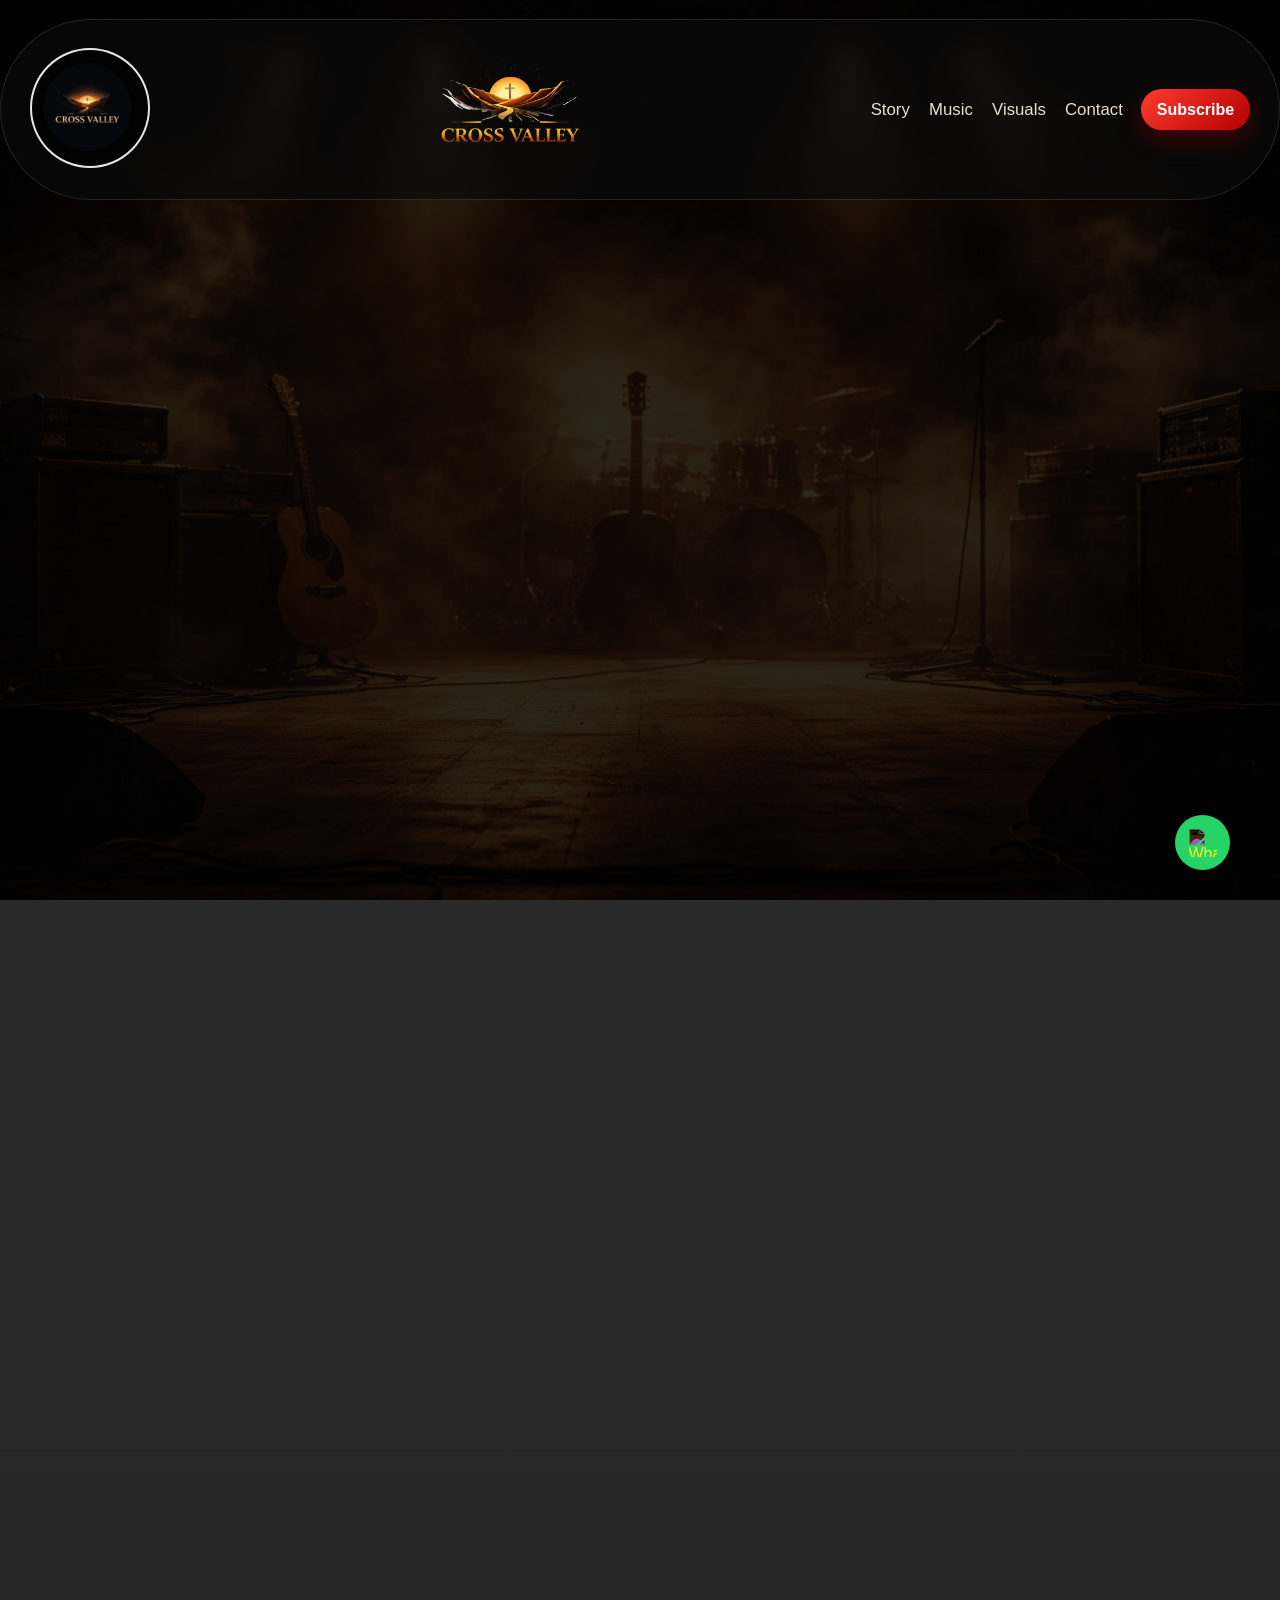
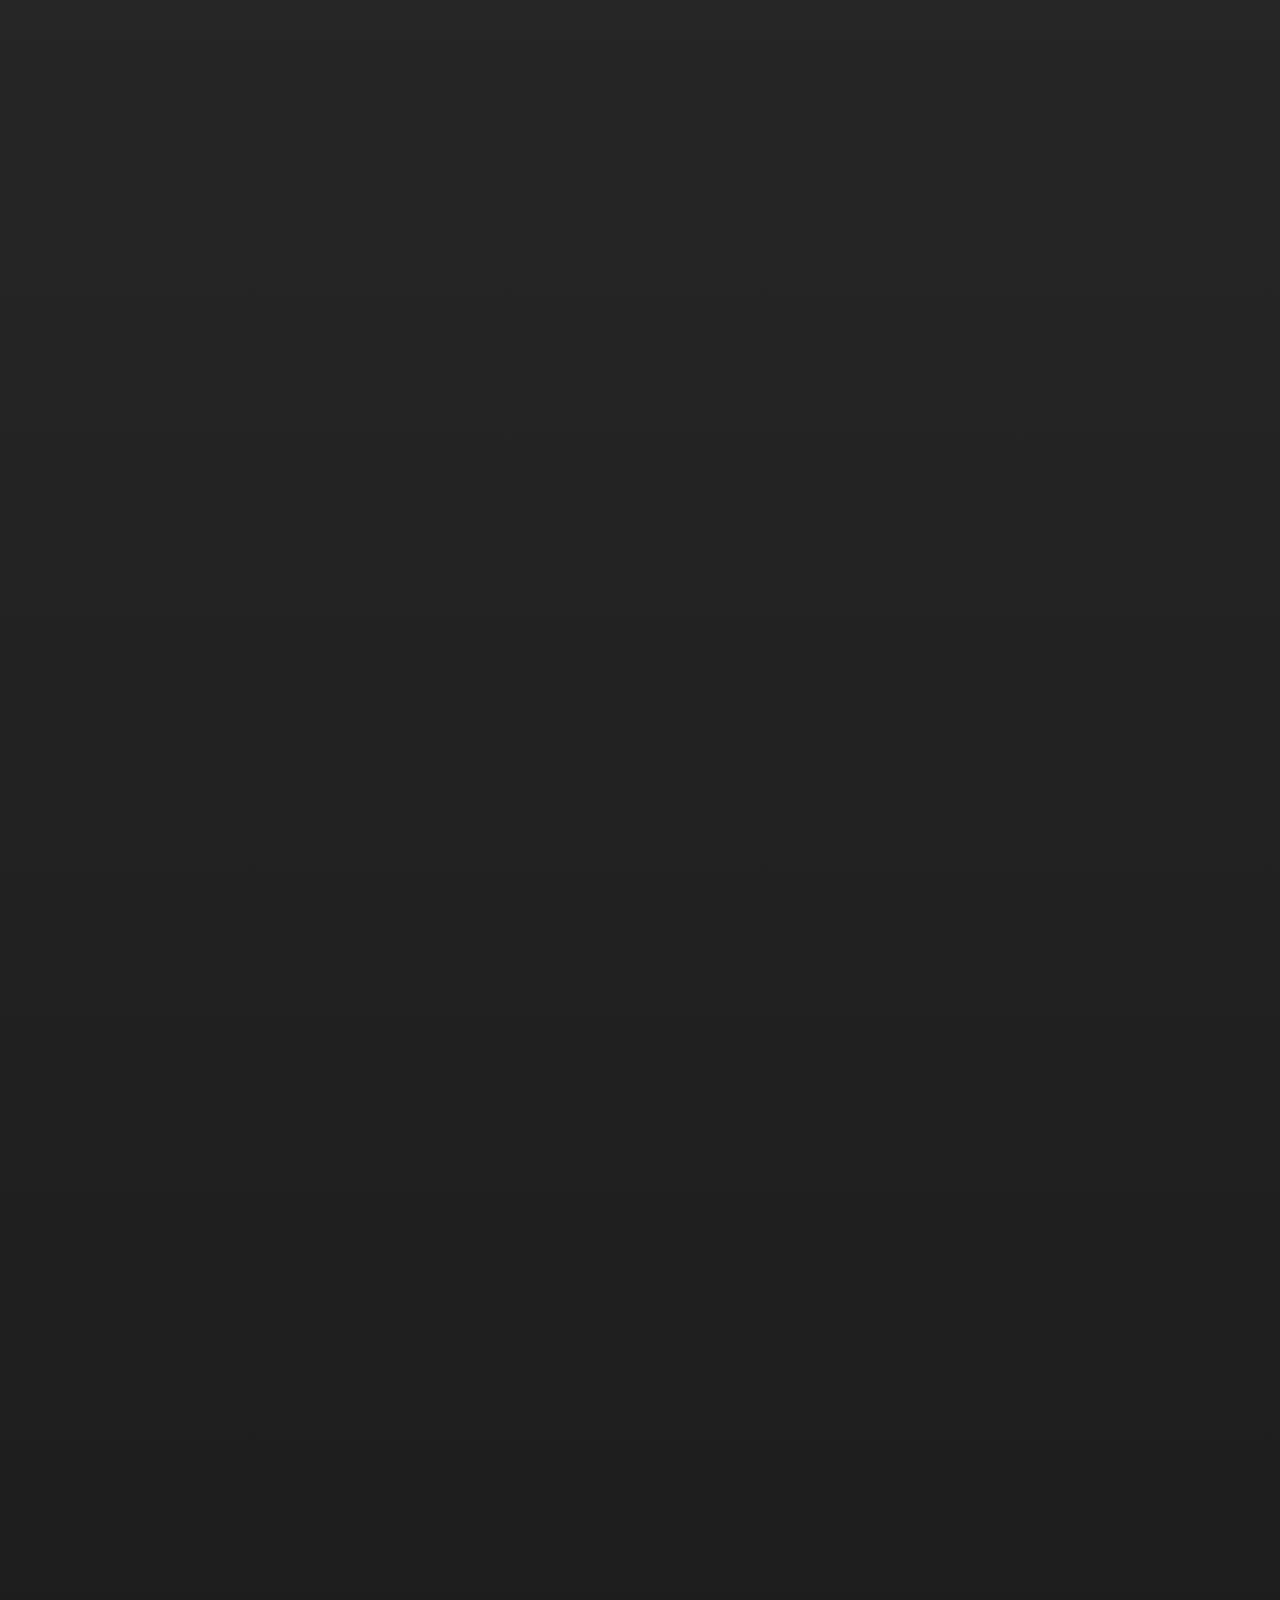
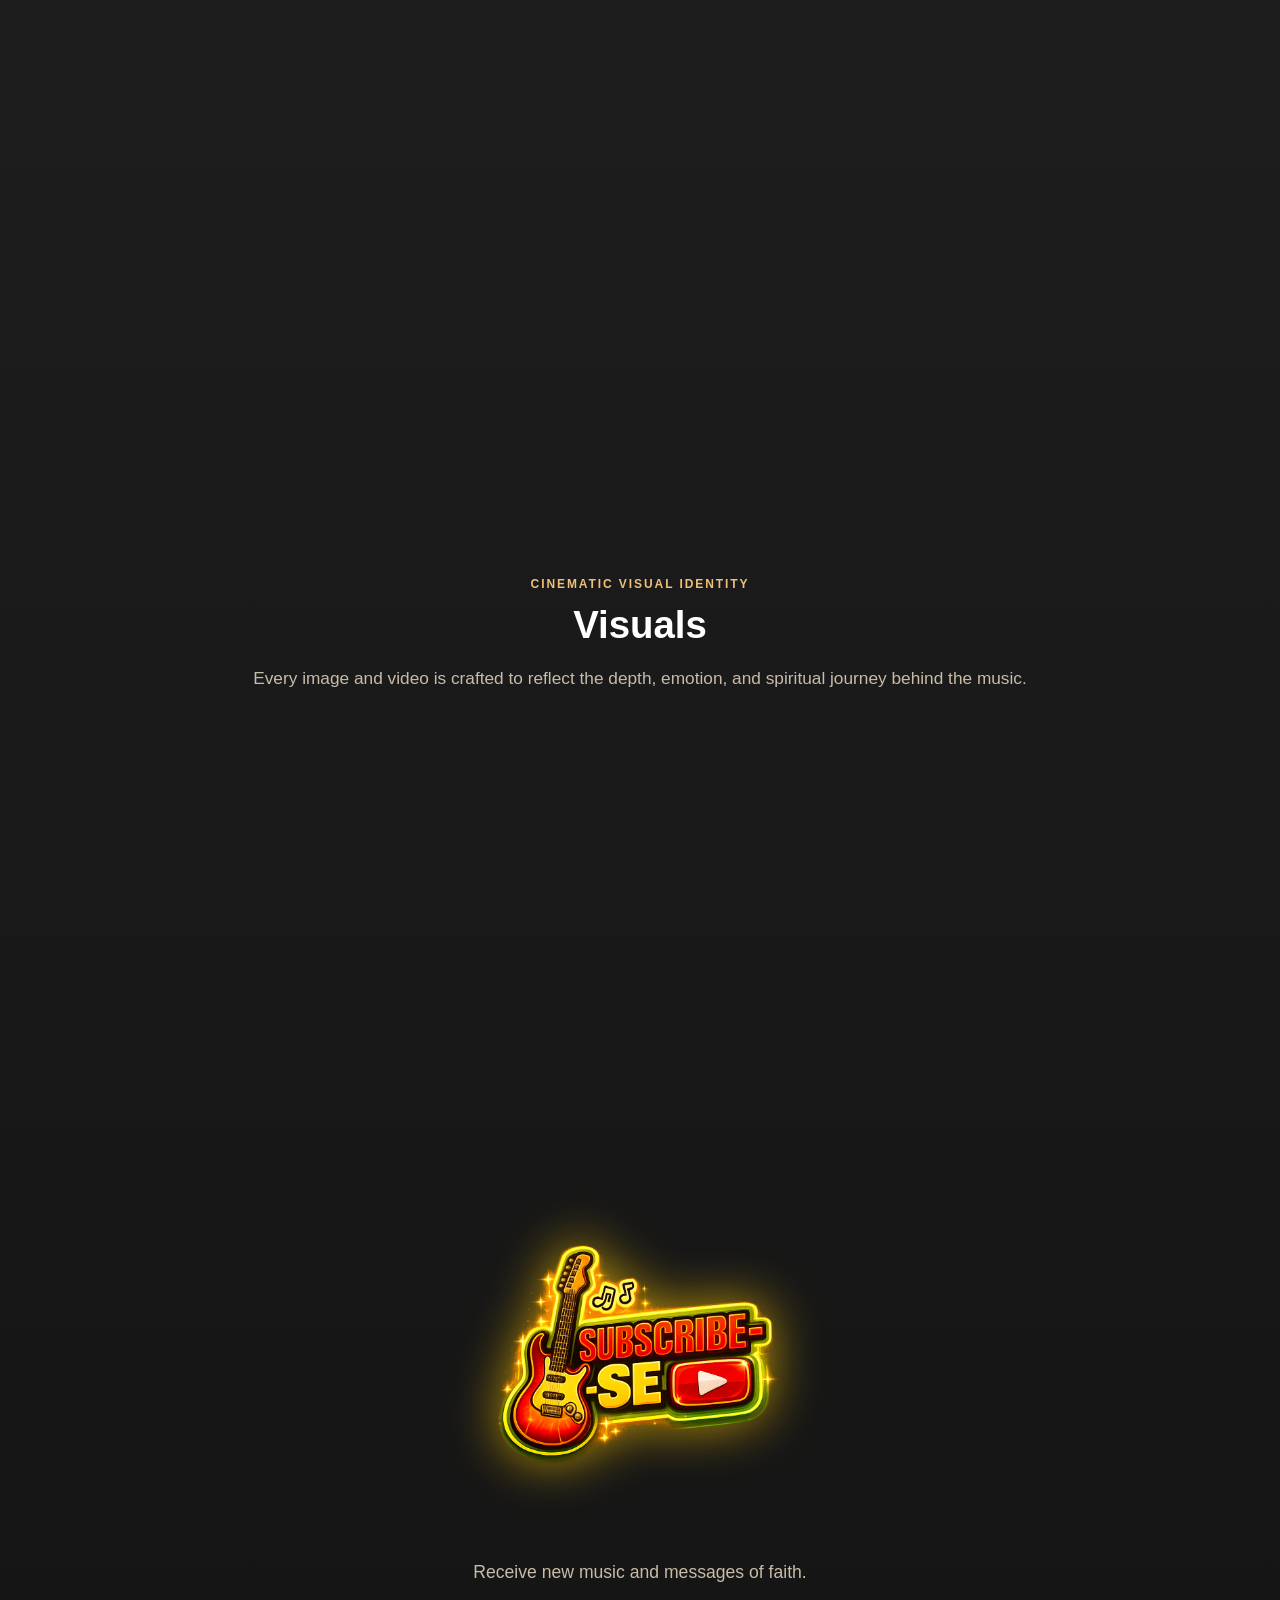
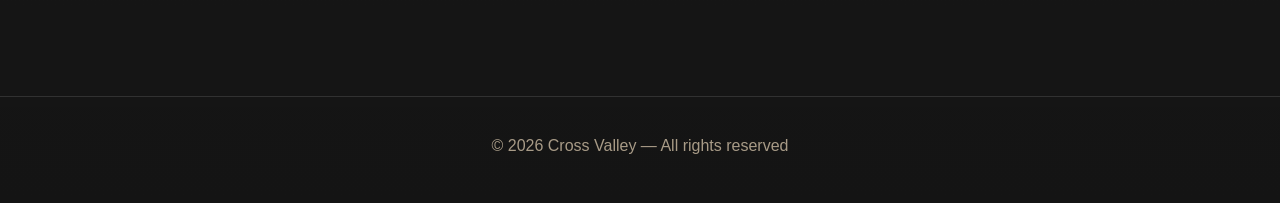
==== index.html @ c72804ed "Update index.html" ====
<!DOCTYPE html>
<html lang="en">
<head>
  <meta charset="UTF-8" />
  <meta name="viewport" content="width=device-width, initial-scale=1.0" />

  <title>Cross Valley | Cinematic Gospel Country Music</title>

  <meta name="description" content="Cinematic gospel country music about faith, pain, redemption, and transformation through Jesus Christ. Deep emotional songs for the valley and the night." />

  <meta name="keywords" content="gospel country, christian country music, faith music, worship country, jesus songs, redemption songs, gospel acoustic, christian storytelling music" />

  <meta name="author" content="Cross Valley" />

  <!-- OPEN GRAPH (Facebook / WhatsApp) -->
  <meta property="og:title" content="Cross Valley | Gospel Country Music" />
  <meta property="og:description" content="Songs of faith, pain and redemption through Jesus Christ." />
  <meta property="og:image" content="assets/thumb1.jpg" />
  <meta property="og:type" content="website" />

  <!-- TWITTER -->
  <meta name="twitter:card" content="summary_large_image" />
  <meta name="twitter:title" content="Cross Valley Gospel Country" />
  <meta name="twitter:description" content="Cinematic gospel country music about faith and redemption." />
  <meta name="twitter:image" content="assets/thumb1.jpg" />

  <link rel="stylesheet" href="style.css" />
</head>

<body>

  <!-- HEADER -->
  <header class="header">
    <div class="logo">
      <img src="assets/cross-valley-logo.png" class="logo-img" alt="Cross Valley logo">
    </div>

    <div class="brand-center">
      <img src="assets/logo-full.png" class="brand-logo" alt="Cross Valley">
    </div>

    <div class="header-right">
      <nav>
        <a href="#story">Story</a>
        <a href="#music">Music</a>
        <a href="#visuals">Visuals</a>
        <a href="#contact">Contact</a>
      </nav>

      <a href="https://www.youtube.com/@CrossValleyCountryGospel" target="_blank" class="btn-subscribe">
        Subscribe
      </a>
    </div>
  </header>

  <!-- HERO -->
 <section class="hero reveal">
    <div class="hero-text">
      <span class="tagline">CINEMATIC GOSPEL COUNTRY</span>

      <h1>
  Songs for the valley,<br>
  faith for the night.
</h1>

      <p>
  Deep, emotional gospel country songs about faith, pain, surrender and redemption through Jesus Christ — crafted to touch hearts and bring hope in every season.
</p>

      <div class="buttons">
        <a href="https://www.youtube.com/@CrossValleyCountryGospel" target="_blank" class="btn-primary">
  ▶ Watch the Full Song
</a>

<a href="https://www.youtube.com/watch?v=JK-lyAn9o40" target="_blank" class="btn-secondary">
  🎧 Listen & Feel
</a>
      </div>
    </div>

    <div class="hero-highlight">
      <img src="assets/persona.jpg" class="persona-img" alt="Cross Valley artist">

      <h3>Now Featured</h3>
      <h2>He Sang About God… And The Entire Room Fell Silent</h2>

      <p>
        A powerful moment of faith where a simple song about God silences the room and awakens hearts.
      </p>

      <button class="play-btn" id="openPreview">
        ▶ Play Preview
      </button>
    </div>
  </section>

  <!-- STORY -->
  <section id="story" class="content-section reveal">
    <span class="section-kicker">THE HEART BEHIND THE SONGS</span>
   <h2>Why These Songs Exist</h2>
    <p>
  Cross Valley was born from pain — and transformed into purpose through faith in Jesus Christ.
  Every song is a journey through valleys, surrender, and redemption, pointing hearts back to God.
</p>
  </section>

  <!-- MUSIC -->
  <section id="music" class="music-section reveal">
    <div class="section-heading">
      <span class="section-kicker">LATEST RELEASES</span>
      <h2>Music</h2>
      <p>
        Cinematic gospel country songs crafted for listeners walking through pain, faith, surrender, and redemption.
      </p>
    </div>

    <div class="music-grid">

      <article class="music-card premium">
        <div class="music-image-wrap">
          <img src="assets/thumb1.jpg" class="music-thumb" alt="He Sang About God thumbnail">
        </div>

        <div class="music-content">
          <span class="music-label">Featured Single</span>
          <h3>He Sang About God… And The Entire Room Fell Silent</h3>
          <p>
            A powerful moment of faith where a simple song about God silences the room and awakens hearts.
          </p>

          <a href="https://www.youtube.com/watch?v=JK-lyAn9o40" target="_blank" class="btn-primary">
            ▶ Watch on YouTube
          </a>
        </div>
      </article>

      <article class="music-card premium">
        <div class="music-image-wrap">
          <img src="assets/thumb2.jpg" class="music-thumb" alt="The Final Day thumbnail">
        </div>

        <div class="music-content">
          <span class="music-label">New Release</span>
          <h3>The Final Day</h3>
          <p>
            This powerful country gospel song tells the story of a man reflecting on his life, his mistakes,
            and the moment he will stand before God. “The Final Day” is more than just a song — it is a
            spiritual journey of repentance and redemption.
          </p>

          <a href="https://www.youtube.com/watch?v=fsI8KNYVgTI" target="_blank" class="btn-primary">
            ▶ Watch on YouTube
          </a>
        </div>
      </article>

    </div>
  </section>

  <!-- FEATURED VIDEO -->
<section class="featured-video-section reveal">
    <div class="section-heading">
      <span class="section-kicker">WATCH THE FEATURED VIDEO</span>
      <h2>Featured Video</h2>
      <p>
        Experience the message, the atmosphere, and the story behind the music.
      </p>
    </div>

    <div class="featured-video-frame">
      <iframe
        src="https://www.youtube.com/embed/JK-lyAn9o40"
        title="Cross Valley Featured Video"
        frameborder="0"
        allow="accelerometer; autoplay; clipboard-write; encrypted-media; gyroscope; picture-in-picture; web-share"
        allowfullscreen>
      </iframe>
    </div>
  </section>
  
  <!-- PLAYER PRO -->
<section id="player-pro" class="player-pro-section reveal">
  <span class="section-kicker">LISTEN ANYTIME</span>
  <h2>Cross Valley Player</h2>

  <div class="player-pro-card">
    <img id="proCover" src="assets/thumb1.jpg" alt="Cover">

    <div class="player-pro-info">
      <h3 id="proTitle">He Sang About God...</h3>
      <p>Cross Valley</p>

      <input type="range" id="proProgress" value="0" min="0" max="100">

      <div class="player-pro-time">
        <span id="proCurrent">0:00</span>
        <span id="proDuration">0:00</span>
      </div>

      <div class="player-pro-controls">
        <button onclick="proPrev()">⏮</button>
        <button onclick="proToggle()" id="proPlay">▶</button>
        <button onclick="proNext()">⏭</button>
      </div>
    </div>
  </div>

  <audio id="proAudio"></audio>
</section>

  <!-- VISUALS -->
  <section id="visuals" class="content-section">
    <span class="section-kicker">CINEMATIC VISUAL IDENTITY</span>
    <h2>Visuals</h2>
    <p>
      Every image and video is crafted to reflect the depth, emotion, and spiritual journey behind the music.
    </p>
  </section>

  <!-- CONTACT -->
 <section id="contact" class="content-section reveal">
    <span class="section-kicker">PARTNERSHIPS & MINISTRY</span>
    <h2>Contact</h2>
    <p>
      For partnerships, collaborations, or ministry opportunities, get in touch.
    </p>
    <p>Email: darciovector@gmail.com</p>
  </section>

  <!-- SUBSCRIBE -->
  <section class="subscribe-section">
    <a href="https://www.youtube.com/@CrossValleyCountryGospel" target="_blank">
      <img src="assets/subscribe.png" class="subscribe-img" alt="Subscribe to Cross Valley">
    </a>

    <p>Receive new music and messages of faith.</p>
  </section>

  <!-- FOOTER -->
  <footer class="footer">
    <p>© 2026 Cross Valley — All rights reserved</p>
  </footer>

  <!-- WHATSAPP -->
  <a href="https://wa.me/5517997070627" target="_blank" class="whatsapp" aria-label="WhatsApp">
    <img src="https://cdn.jsdelivr.net/gh/simple-icons/simple-icons/icons/whatsapp.svg" alt="WhatsApp">
  </a>

  <!-- VIDEO MODAL -->
  <div class="video-modal" id="videoModal">
    <div class="video-modal-content">
      <button class="video-close" id="closePreview" aria-label="Close video">×</button>
      <div class="video-wrapper">
        <iframe
          id="previewFrame"
          src=""
          title="Cross Valley Preview"
          frameborder="0"
          allow="accelerometer; autoplay; clipboard-write; encrypted-media; gyroscope; picture-in-picture; web-share"
          allowfullscreen>
        </iframe>
      </div>
    </div>
  </div>

  <script>
    const openPreview = document.getElementById("openPreview");
    const closePreview = document.getElementById("closePreview");
    const videoModal = document.getElementById("videoModal");
    const previewFrame = document.getElementById("previewFrame");

    const videoEmbedUrl = "https://www.youtube.com/embed/JK-lyAn9o40?autoplay=1";

    openPreview.addEventListener("click", () => {
      previewFrame.src = videoEmbedUrl;
      videoModal.classList.add("active");
    });

    closePreview.addEventListener("click", () => {
      videoModal.classList.remove("active");
      previewFrame.src = "";
    });

    videoModal.addEventListener("click", (event) => {
      if (event.target === videoModal) {
        videoModal.classList.remove("active");
        previewFrame.src = "";
      }
    });
  </script>

  <script>
const observer = new IntersectionObserver((entries) => {
  entries.forEach(entry => {
    if (entry.isIntersecting) {
      entry.target.classList.add("show");
    }
  });
}, {
  threshold: 0.15
});

document.querySelectorAll(".reveal").forEach(el => {
  observer.observe(el);
});
<script>
const proSongs = [
  {
    title: "Ele cantou sobre Deus...",
    src: "ativos/audio/quarto-silencioso.mp3",
    cover: "assets/thumb1.jpg"
  },
  {
    title: "O Último Dia",
    src: "ativos/audio/último-dia.mp3",
    cover: "assets/thumb2.jpg"
  }
];

let proIndex = 0;

const proAudio = document.getElementById("proAudio");
const proTitle = document.getElementById("proTitle");
const proCover = document.getElementById("proCover");
const proPlay = document.getElementById("proPlay");
const proProgress = document.getElementById("proProgress");
const proCurrent = document.getElementById("proCurrent");
const proDuration = document.getElementById("proDuration");

function proLoadSong() {
  proAudio.src = proSongs[proIndex].src;
  proTitle.innerText = proSongs[proIndex].title;
  proCover.src = proSongs[proIndex].cover;
}

function proToggle() {
  if (proAudio.paused) {
    proAudio.play();
    proPlay.innerText = "⏸";
  } else {
    proAudio.pause();
    proPlay.innerText = "▶";
  }
}

function proNext() {
  proIndex = (proIndex + 1) % proSongs.length;
  proLoadSong();
  proAudio.play();
  proPlay.innerText = "⏸";
}

function proPrev() {
  proIndex = (proIndex - 1 + proSongs.length) % proSongs.length;
  proLoadSong();
  proAudio.play();
 proPlay.innerText = "⏸";
}

function formatTime(seconds) {
  const min = Math.floor(seconds / 60);
  const sec = Math.floor(seconds % 60);
  return min + ":" + (sec < 10 ? "0" + sec : sec);
}

proAudio.addEventListener("loadedmetadata", () => {
  proDuration.innerText = formatTime(proAudio.duration);
});

proAudio.addEventListener("timeupdate", () => {
  proProgress.value = (proAudio.currentTime / proAudio.duration) * 100 || 0;
  proCurrent.innerText = formatTime(proAudio.currentTime);
});

proProgress.addEventListener("input", () => {
  proAudio.currentTime = (proProgress.value / 100) * proAudio.duration;
});

proAudio.addEventListener("ended", proNext);

proLoadSong();
</script>
  
</body>
</html>
---- style.css ----
:root {
  --text: #efe9de;
  --muted: #c8bca8;
  --gold: #f0bf78;
  --gold-dark: #b78649;
  --border: rgba(255, 255, 255, 0.12);
}

* {
  box-sizing: border-box;
}

body {
  margin: 0;
  font-family: Arial, sans-serif;
  background:
    linear-gradient(rgba(0, 0, 0, 0.82), rgba(0, 0, 0, 0.92)),
    url("assets/stage-bg.png") center center / cover no-repeat fixed;
  color: white;
}

/* HEADER */

.header {
  max-width: 1280px;
  margin: 1.2rem auto 0;
  padding: 1rem 1.8rem;
  border: 1px solid var(--border);
  border-radius: 999px;
  background: rgba(10, 10, 10, 0.72);
  backdrop-filter: blur(10px);
  display: grid;
  grid-template-columns: auto 1fr auto;
  align-items: center;
  gap: 30px;
}

.logo-img {
  width: 120px;
  height: 120px;
  object-fit: contain;
  border-radius: 50%;
  padding: 6px;
  background: rgba(0, 0, 0, 0.6);
  border: 2px solid rgba(255, 255, 255, 0.9);
}

.brand-center {
  display: flex;
  justify-content: center;
  align-items: center;
}

.brand-logo {
  max-width: 220px;
  width: 100%;
  height: auto;
}

.header-right {
  display: flex;
  align-items: center;
  gap: 18px;
}

nav {
  display: flex;
  gap: 1.2rem;
}

nav a {
  color: #e9dfcf;
  text-decoration: none;
  font-size: 1.05rem;
}

.btn-subscribe {
  background: linear-gradient(135deg, #ff3b30, #b30000);
  color: white;
  text-decoration: none;
  padding: 0.72rem 1rem;
  border-radius: 999px;
  font-weight: 700;
  box-shadow: 0 10px 24px rgba(179, 0, 0, 0.35);
}

/* HERO */

.hero {
  max-width: 1280px;
  margin: 0 auto;
  padding: 6rem 2rem 4rem;
  display: grid;
  grid-template-columns: 1.25fr 0.75fr;
  gap: 2rem;
}

.tagline,
.section-kicker,
.music-label {
  color: var(--gold);
  letter-spacing: 0.16em;
  font-size: 0.75rem;
  font-weight: 700;
  text-transform: uppercase;
}

.hero h1 {
  margin: 1rem 0;
  font-family: Georgia, serif;
  font-size: clamp(3rem, 6vw, 5.2rem);
  line-height: 1.05;
}

.hero p,
section p {
  color: var(--muted);
  font-size: 1.08rem;
  line-height: 1.7;
}

.buttons {
  margin-top: 1.8rem;
  display: flex;
  gap: 0.8rem;
  flex-wrap: wrap;
}

.btn-primary,
.btn-secondary,
.play-btn {
  border-radius: 999px;
  padding: 0.72rem 1.15rem;
  border: 1px solid transparent;
  text-decoration: none;
  font-weight: 700;
  cursor: pointer;
  display: inline-flex;
  align-items: center;
  justify-content: center;
}

.btn-primary {
  background: linear-gradient(135deg, var(--gold), var(--gold-dark));
  color: #101010;
}
/* BOTÃO INTERATIVO (efeito Hollywood) */
.btn-primary,
.btn-secondary {
  transition: all 0.3s ease;
}

.btn-primary:hover {
  transform: scale(1.08);
  box-shadow: 0 12px 30px rgba(240, 191, 120, 0.35);
}

.btn-secondary:hover {
  transform: scale(1.05);
  border-color: var(--gold);
}

.btn-secondary,
.play-btn {
  color: #f2e7d6;
  background: rgba(20, 20, 20, 0.62);
  border-color: var(--border);
}

.hero-highlight {
  border: 1px solid var(--border);
  border-radius: 18px;
  background: linear-gradient(170deg, rgba(24, 24, 24, 0.93), rgba(8, 8, 8, 0.95));
  padding: 1.5rem;
  align-self: center;
}

.hero-highlight h3 {
  color: var(--gold);
}

.hero-highlight h2 {
  font-family: Georgia, serif;
}

.persona-img {
  width: 100%;
  max-width: 320px;
  display: block;
  margin: 0 auto 24px;
  border-radius: 18px;
}

/* SECTIONS */

.content-section,
.featured-video-section {
  max-width: 1000px;
  margin: 0 auto;
  padding: 5rem 2rem;
  text-align: center;
}

.content-section h2,
.section-heading h2 {
  font-size: 2.4rem;
  margin: 0.7rem 0;
}

.section-heading {
  text-align: center;
  max-width: 760px;
  margin: 0 auto 3rem;
}

/* MUSIC */

.music-section {
  max-width: 1200px;
  margin: 0 auto;
  padding: 5rem 2rem;
  text-align: center;
}

.music-grid {
  display: grid;
  grid-template-columns: repeat(2, minmax(0, 1fr));
  gap: 28px;
}

.music-card {
  border: 1px solid var(--border);
  border-radius: 22px;
  overflow: hidden;
  background: linear-gradient(170deg, rgba(18, 18, 18, 0.95), rgba(8, 8, 8, 0.98));
  box-shadow: 0 18px 40px rgba(0, 0, 0, 0.35);
  transition: 0.3s ease;
  transform-style: preserve-3d;
perspective: 1000px;
}

.music-card:hover {
  transform: translateY(-6px) scale(1.02) rotateX(3deg) rotateY(-3deg);
}
/* EFEITO CINEMA NAS IMAGENS DAS MÚSICAS */
.music-image-wrap {
  overflow: hidden;
}

.music-image-wrap img {
  transition: transform 0.5s ease, filter 0.5s ease;
}

.music-card:hover .music-image-wrap img {
  transform: scale(1.08);
  filter: brightness(1.12);
}

.music-image-wrap {
  width: 100%;
}

.music-thumb {
  width: 100%;
  display: block;
  aspect-ratio: 16 / 9;
  object-fit: cover;
}

.music-content {
  padding: 24px;
}

.music-content h3 {
  font-family: Georgia, serif;
  font-size: 1.55rem;
  line-height: 1.25;
  margin: 0.8rem 0;
  color: var(--text);
}

.music-content p {
  color: var(--muted);
  min-height: 115px;
}

/* VIDEO */

.featured-video-section {
  text-align: center;
}

.featured-video-frame {
  width: 100%;
  max-width: 960px;
  margin: 0 auto;
  aspect-ratio: 16 / 9;
  border-radius: 22px;
  overflow: hidden;
  border: 1px solid var(--border);
  box-shadow: 0 24px 60px rgba(0, 0, 0, 0.5);
}

.featured-video-frame iframe {
  width: 100%;
  height: 100%;
  display: block;
}

/* SUBSCRIBE */

.subscribe-section {
  text-align: center;
  margin: 35px auto 50px;
  padding: 20px 20px 40px;
}

.subscribe-img {
  width: 520px !important;
  max-width: 92vw !important;
  display: block;
  margin: 0 auto;
  filter: drop-shadow(0 0 25px rgba(255, 200, 0, 0.7));
  animation: pulseGlow 2.2s infinite ease-in-out;
  transition: transform 0.3s ease;
}

.subscribe-img:hover {
  transform: scale(1.08);
}

.subscribe-section p {
  margin-top: 22px;
  color: var(--muted);
  font-size: 1.1rem;
}

/* FOOTER */

.footer {
  border-top: 1px solid var(--border);
  text-align: center;
  padding: 1.5rem 1rem 2rem;
  color: #a89b87;
}

/* WHATSAPP */

.whatsapp {
  position: fixed;
  bottom: 30px;
  right: 50px;
  background: #25D366;
  width: 55px;
  height: 55px;
  border-radius: 50%;
  display: flex;
  align-items: center;
  justify-content: center;
  z-index: 999;
}

.whatsapp img {
  width: 28px;
  height: 28px;
  filter: invert(1);
}

/* MODAL */

.video-modal {
  position: fixed;
  inset: 0;
  background: rgba(0, 0, 0, 0.82);
  display: none;
  align-items: center;
  justify-content: center;
  padding: 20px;
  z-index: 2000;
}

.video-modal.active {
  display: flex;
}

.video-modal-content {
  position: relative;
  width: min(100%, 960px);
  background: #0c0c0c;
  border-radius: 18px;
  padding: 18px;
}

.video-close {
  position: absolute;
  top: 10px;
  right: 12px;
  width: 38px;
  height: 38px;
  border: none;
  border-radius: 50%;
  background: rgba(255,255,255,0.1);
  color: white;
  font-size: 24px;
  cursor: pointer;
}

.video-wrapper {
  position: relative;
  width: 100%;
  padding-top: 56.25%;
}

.video-wrapper iframe {
  position: absolute;
  inset: 0;
  width: 100%;
  height: 100%;
}

/* ANIMAÇÕES */

@keyframes pulseGlow {
  0% {
    transform: scale(1);
    filter: drop-shadow(0 0 20px rgba(255, 200, 0, 0.5));
  }
  50% {
    transform: scale(1.06);
    filter: drop-shadow(0 0 40px rgba(255, 220, 80, 1));
  }
  100% {
    transform: scale(1);
    filter: drop-shadow(0 0 20px rgba(255, 200, 0, 0.5));
  }
}

/* RESPONSIVO */

@media (max-width: 900px) {
  .header {
    grid-template-columns: 1fr;
    border-radius: 24px;
    text-align: center;
  }

  .header-right {
    flex-direction: column;
  }

  nav {
    flex-wrap: wrap;
    justify-content: center;
  }

  .hero {
    grid-template-columns: 1fr;
  }

  .music-grid {
    grid-template-columns: 1fr;
  }

  .brand-logo {
    max-width: 180px;
  }

  .logo-img {
    width: 85px;
    height: 85px;
  }
}

@media (max-width: 768px) {
  .hero {
    padding: 4rem 1.5rem 2rem;
    text-align: center;
  }

  .hero h1 {
    font-size: 2.6rem;
  }

  .buttons {
    justify-content: center;
  }

  .hero-highlight {
    margin-top: 30px;
    text-align: center;
  }

  .persona-img {
    max-width: 220px;
  }

  .music-content p {
    min-height: auto;
  }

  .music-content .btn-primary {
    width: 100%;
    margin-top: 12px;
  }

  .featured-video-frame {
    border-radius: 16px;
  }

  .subscribe-img {
    width: 280px !important;
  }
}
/* =========================
   HOLLYWOOD MOTION EFFECTS
========================= */

/* SCROLL CINEMA REAL */

.reveal {
  opacity: 0;
  transform: translateY(50px);
  transition: all 0.9s ease;
}

.reveal.show {
  opacity: 1;
  transform: translateY(0);
}
.hero-highlight,
.music-card,
.featured-video-frame,
.subscribe-img {
  transition: transform 0.4s ease, box-shadow 0.4s ease, filter 0.4s ease;
}

.hero-highlight:hover {
  transform: translateY(-6px);
  box-shadow: 0 28px 70px rgba(0, 0, 0, 0.55);
}

.music-card:hover {
  transform: translateY(-8px) scale(1.02);
  box-shadow: 0 30px 75px rgba(0, 0, 0, 0.6);
}

.featured-video-frame:hover {
  transform: scale(1.02);
}

.persona-img,
.music-thumb {
  transition: transform 0.45s ease;
}

.hero-highlight:hover .persona-img,
.music-card:hover .music-thumb {
  transform: scale(1.05);
}

/* SCROLL CINEMA REAL */

.reveal {
  opacity: 0;
  transform: translateY(50px);
  transition: all 0.9s ease;
}

.reveal.show {
  opacity: 1;
  transform: translateY(0);
}

/* PLAYER PRO */

.player-pro-section {
  max-width: 900px;
  margin: 0 auto;
  padding: 5rem 2rem;
  text-align: center;
}

.player-pro-card {
  display: grid;
  grid-template-columns: 180px 1fr;
  gap: 28px;
  align-items: center;
  margin: 2rem auto 0;
  padding: 28px;
  border-radius: 26px;
  border: 1px solid var(--border);
  background: linear-gradient(170deg, rgba(18,18,18,0.96), rgba(8,8,8,0.98));
  box-shadow: 0 28px 70px rgba(0,0,0,0.55);
  text-align: left;
}

.player-pro-card img {
  width: 180px;
  height: 180px;
  object-fit: cover;
  border-radius: 20px;
}

.player-pro-info h3 {
  font-family: Georgia, serif;
  font-size: 1.8rem;
  margin: 0 0 8px;
}

.player-pro-info p {
  margin: 0 0 20px;
  color: var(--muted);
}

#proProgress {
  width: 100%;
  cursor: pointer;
}

.player-pro-time {
  display: flex;
  justify-content: space-between;
  color: var(--muted);
  font-size: 0.85rem;
  margin-top: 8px;
}

.player-pro-controls {
  margin-top: 22px;
  display: flex;
  gap: 14px;
}

.player-pro-controls button {
  width: 50px;
  height: 50px;
  border-radius: 50%;
  border: 1px solid var(--border);
  background: rgba(20,20,20,0.75);
  color: white;
  cursor: pointer;
}

.player-pro-controls button:hover {
  background: linear-gradient(135deg, var(--gold), var(--gold-dark));
  color: #111;
}

@media (max-width: 768px) {
  .player-pro-card {
    grid-template-columns: 1fr;
    text-align: center;
  }

  .player-pro-card img {
    margin: 0 auto;
  }

  .player-pro-controls {
    justify-content: center;
  }
}
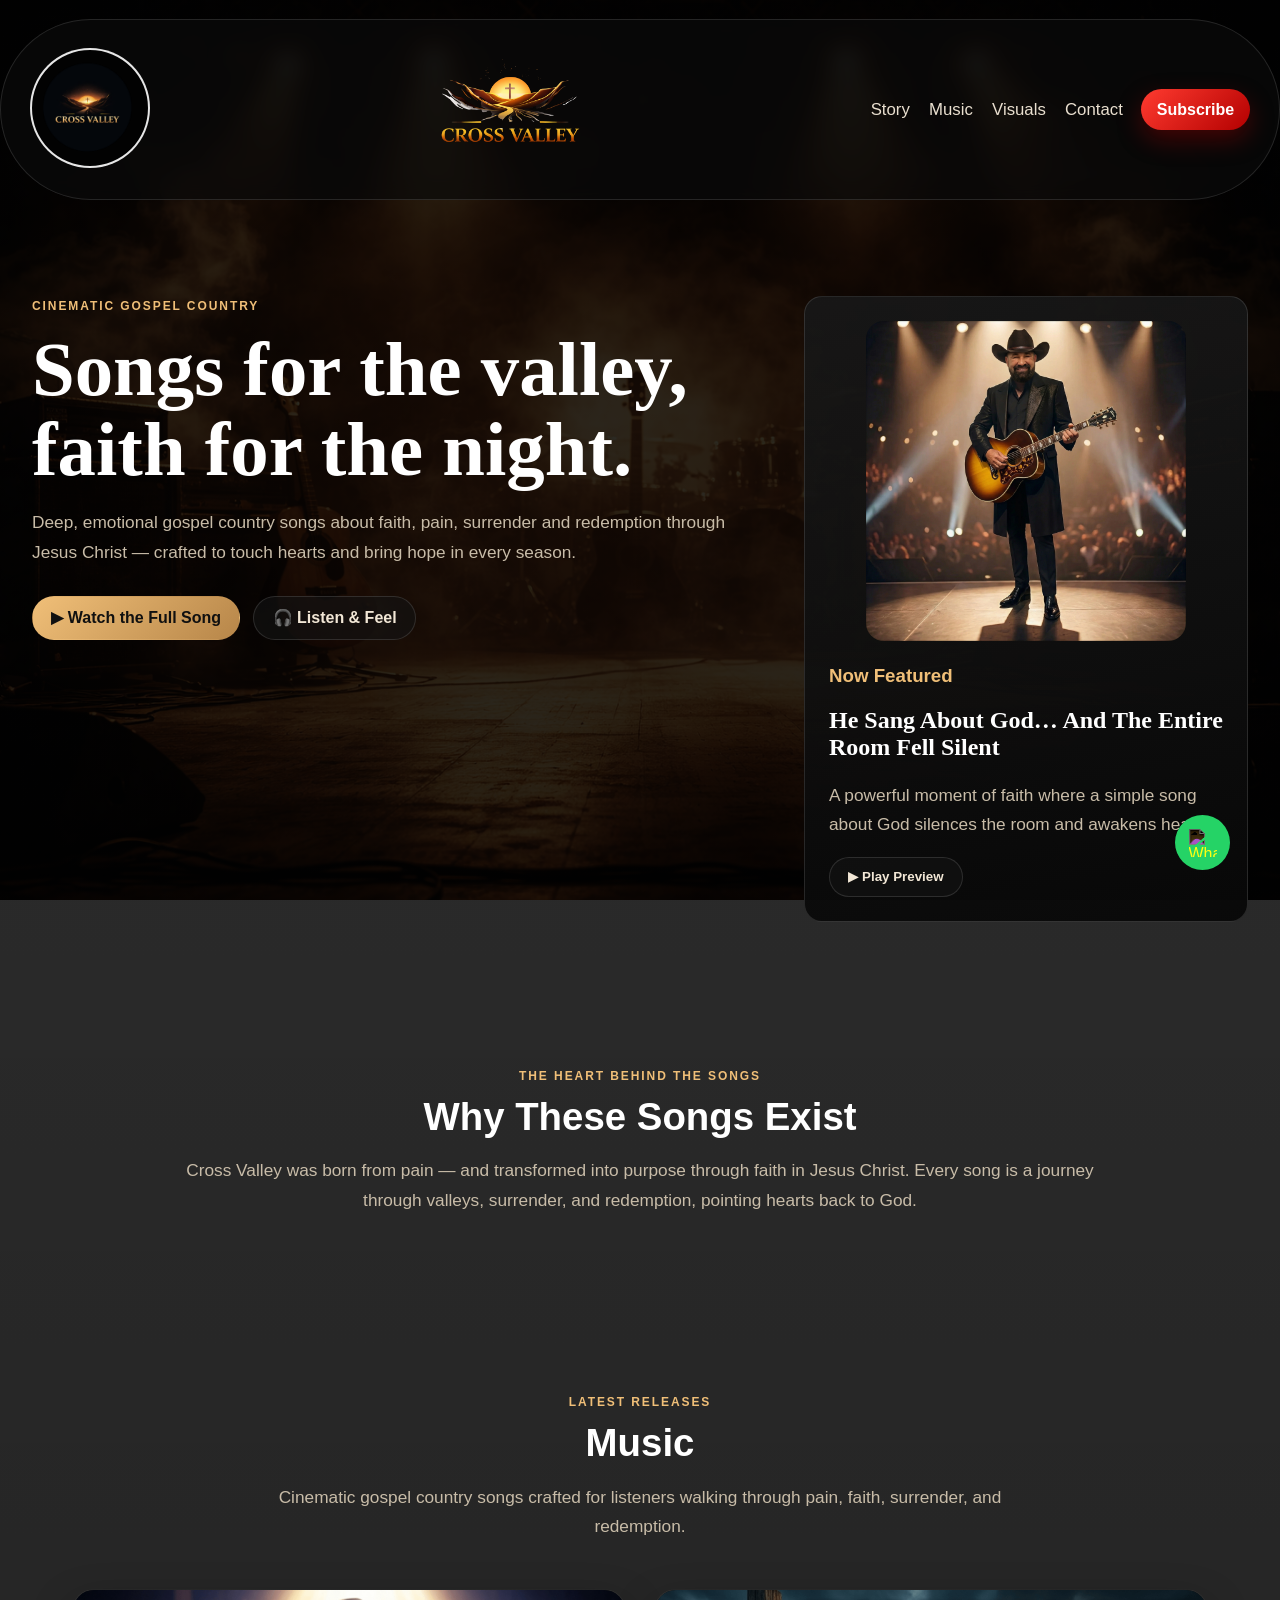
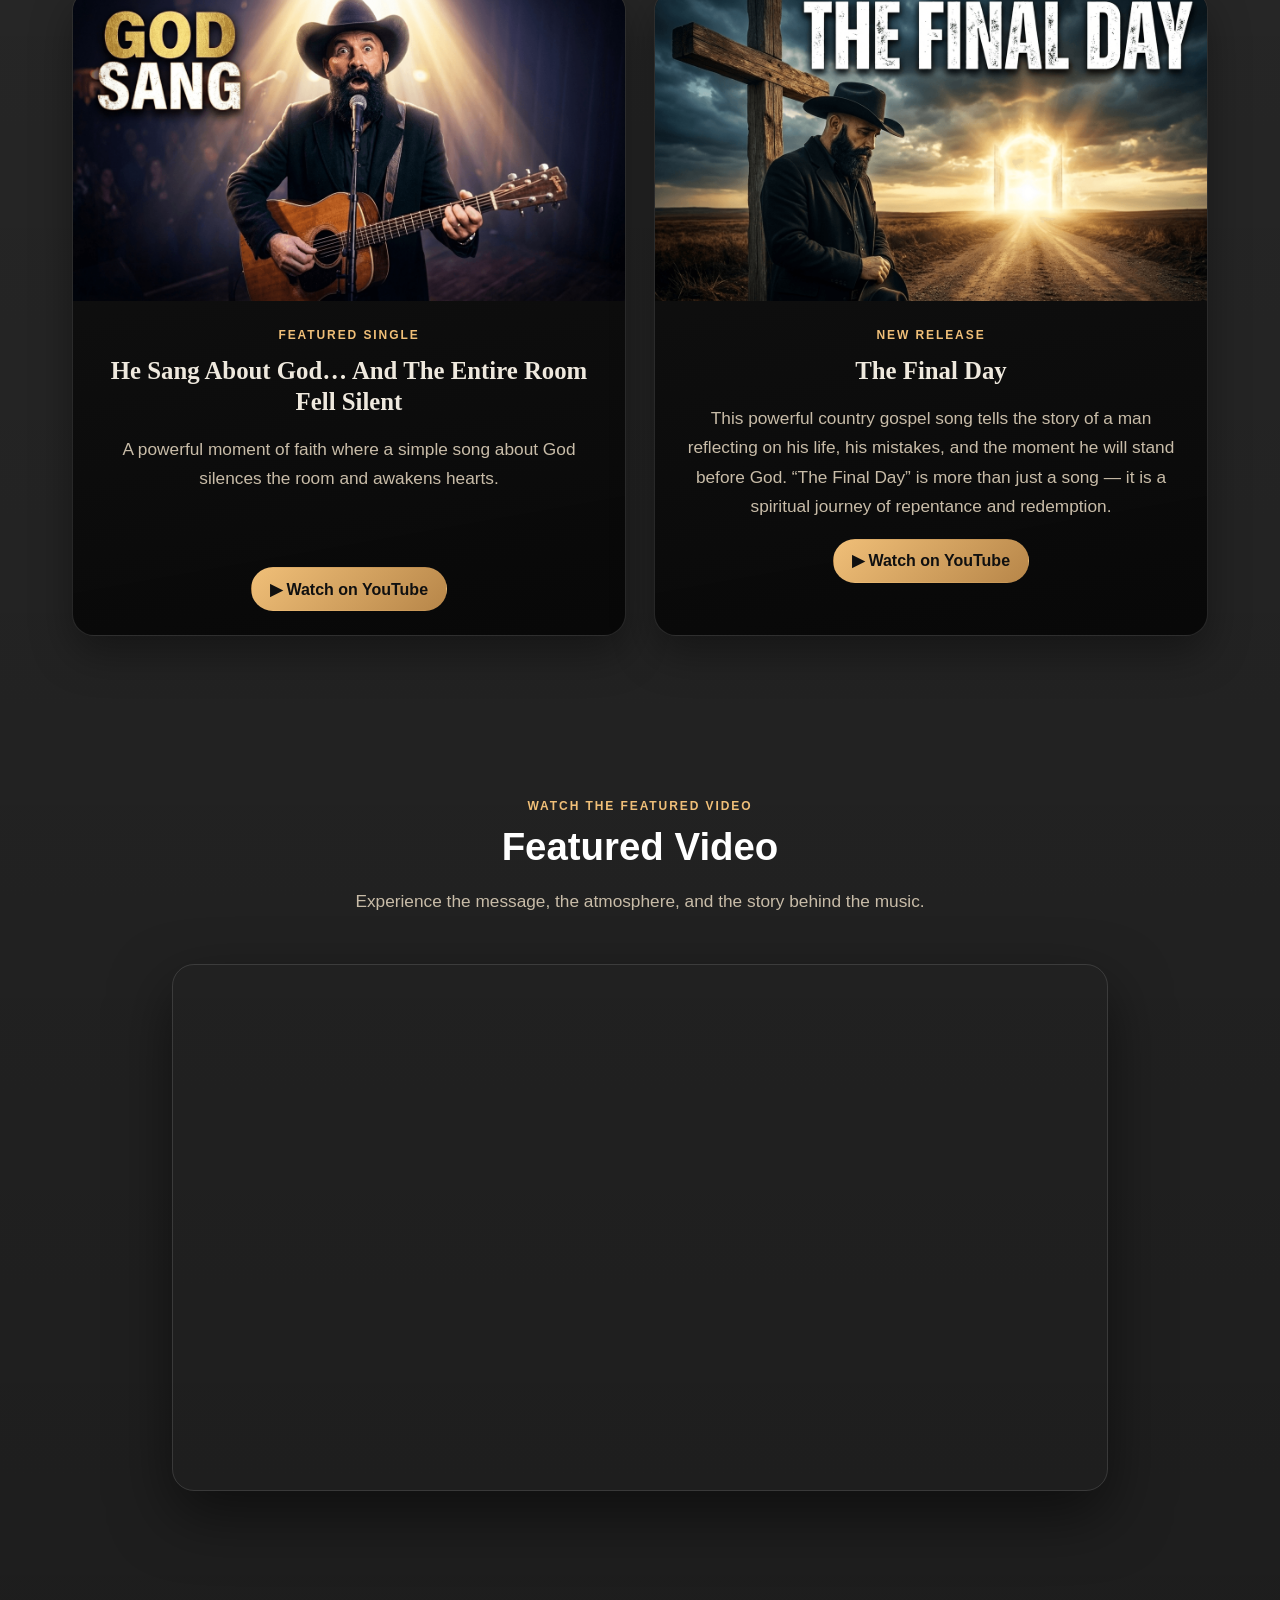
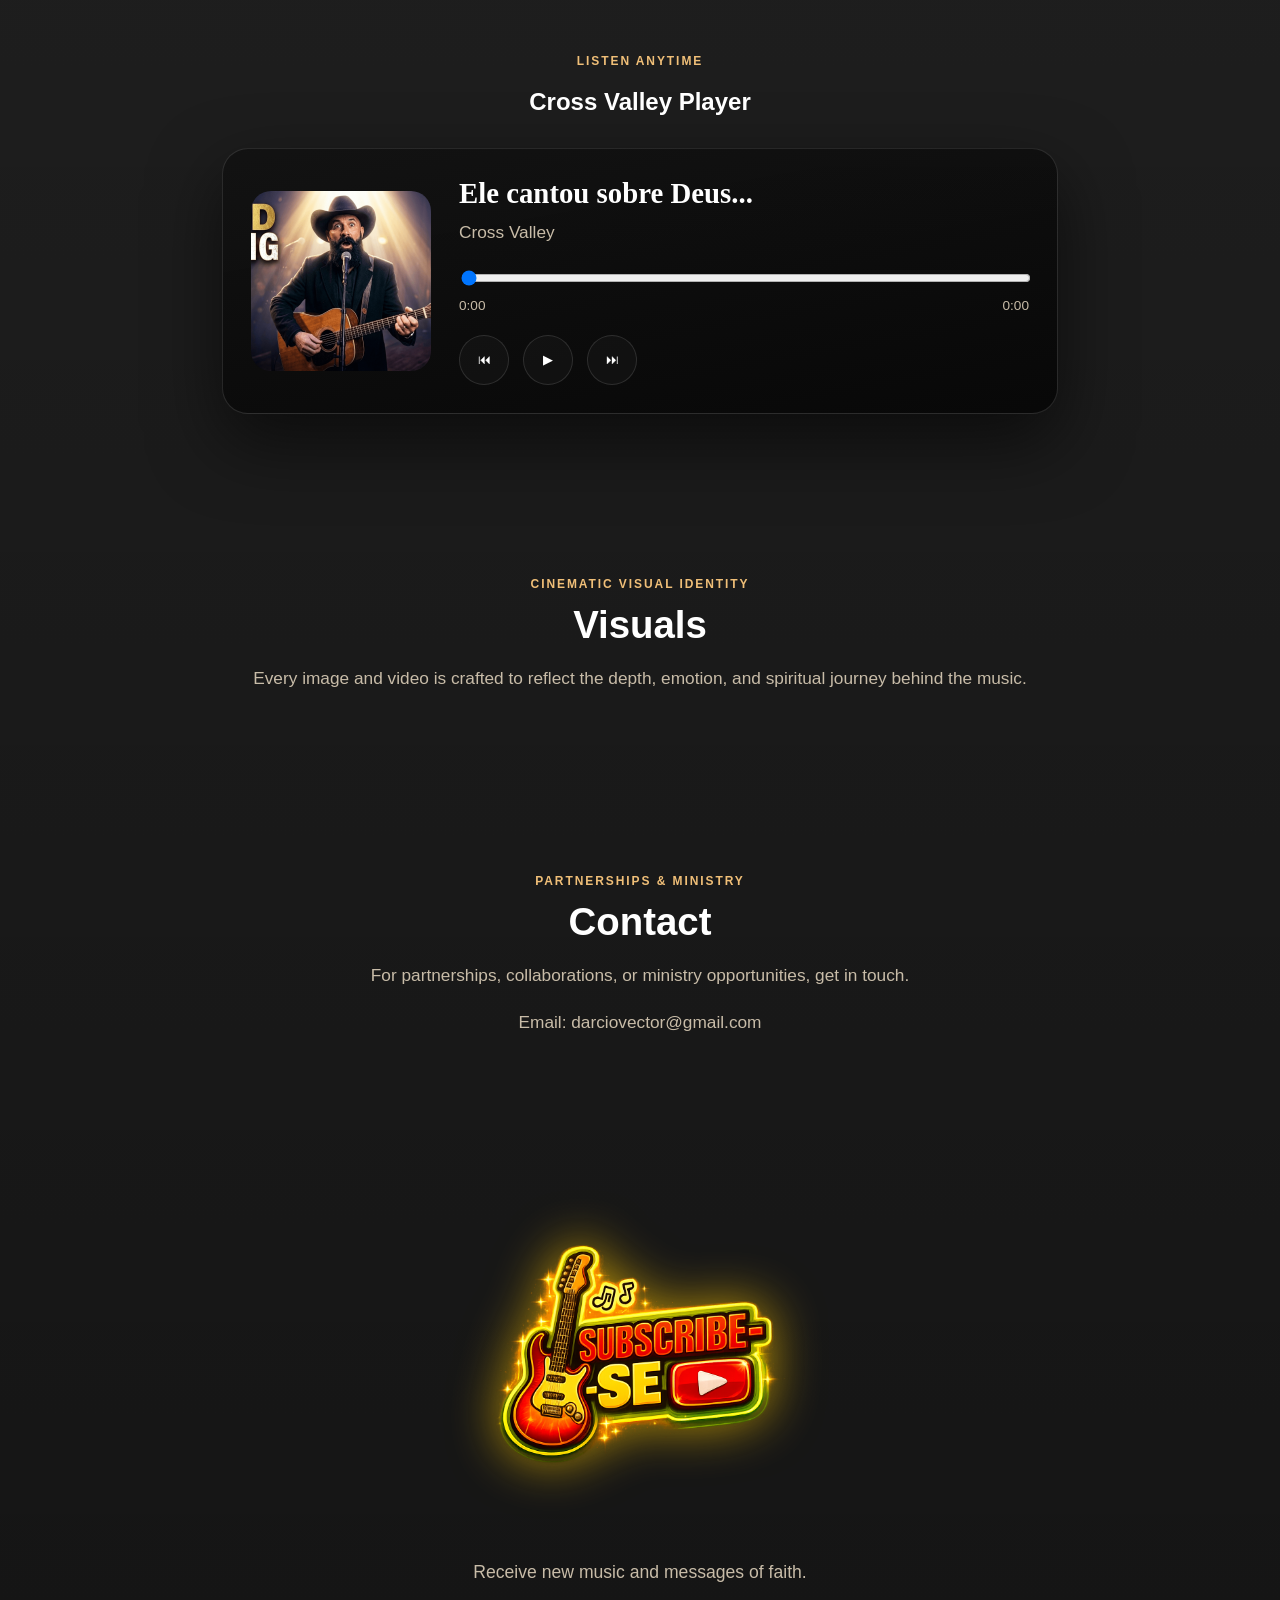
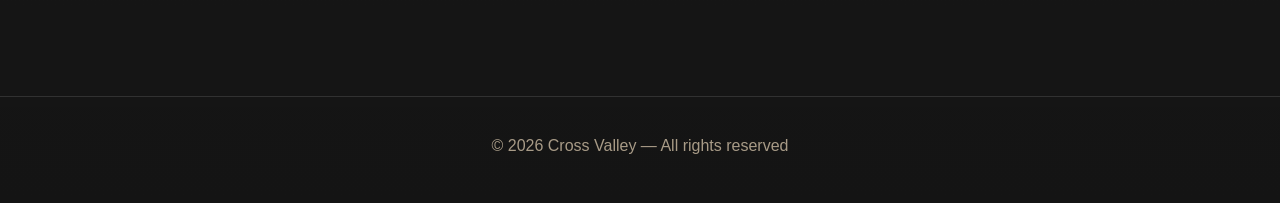
==== commit b08af5fa: "Update index.html" ====
--- a/index.html
+++ b/index.html
@@ -303,6 +303,8 @@
 document.querySelectorAll(".reveal").forEach(el => {
   observer.observe(el);
 });
+</script>
+
 <script>
 const proSongs = [
   {
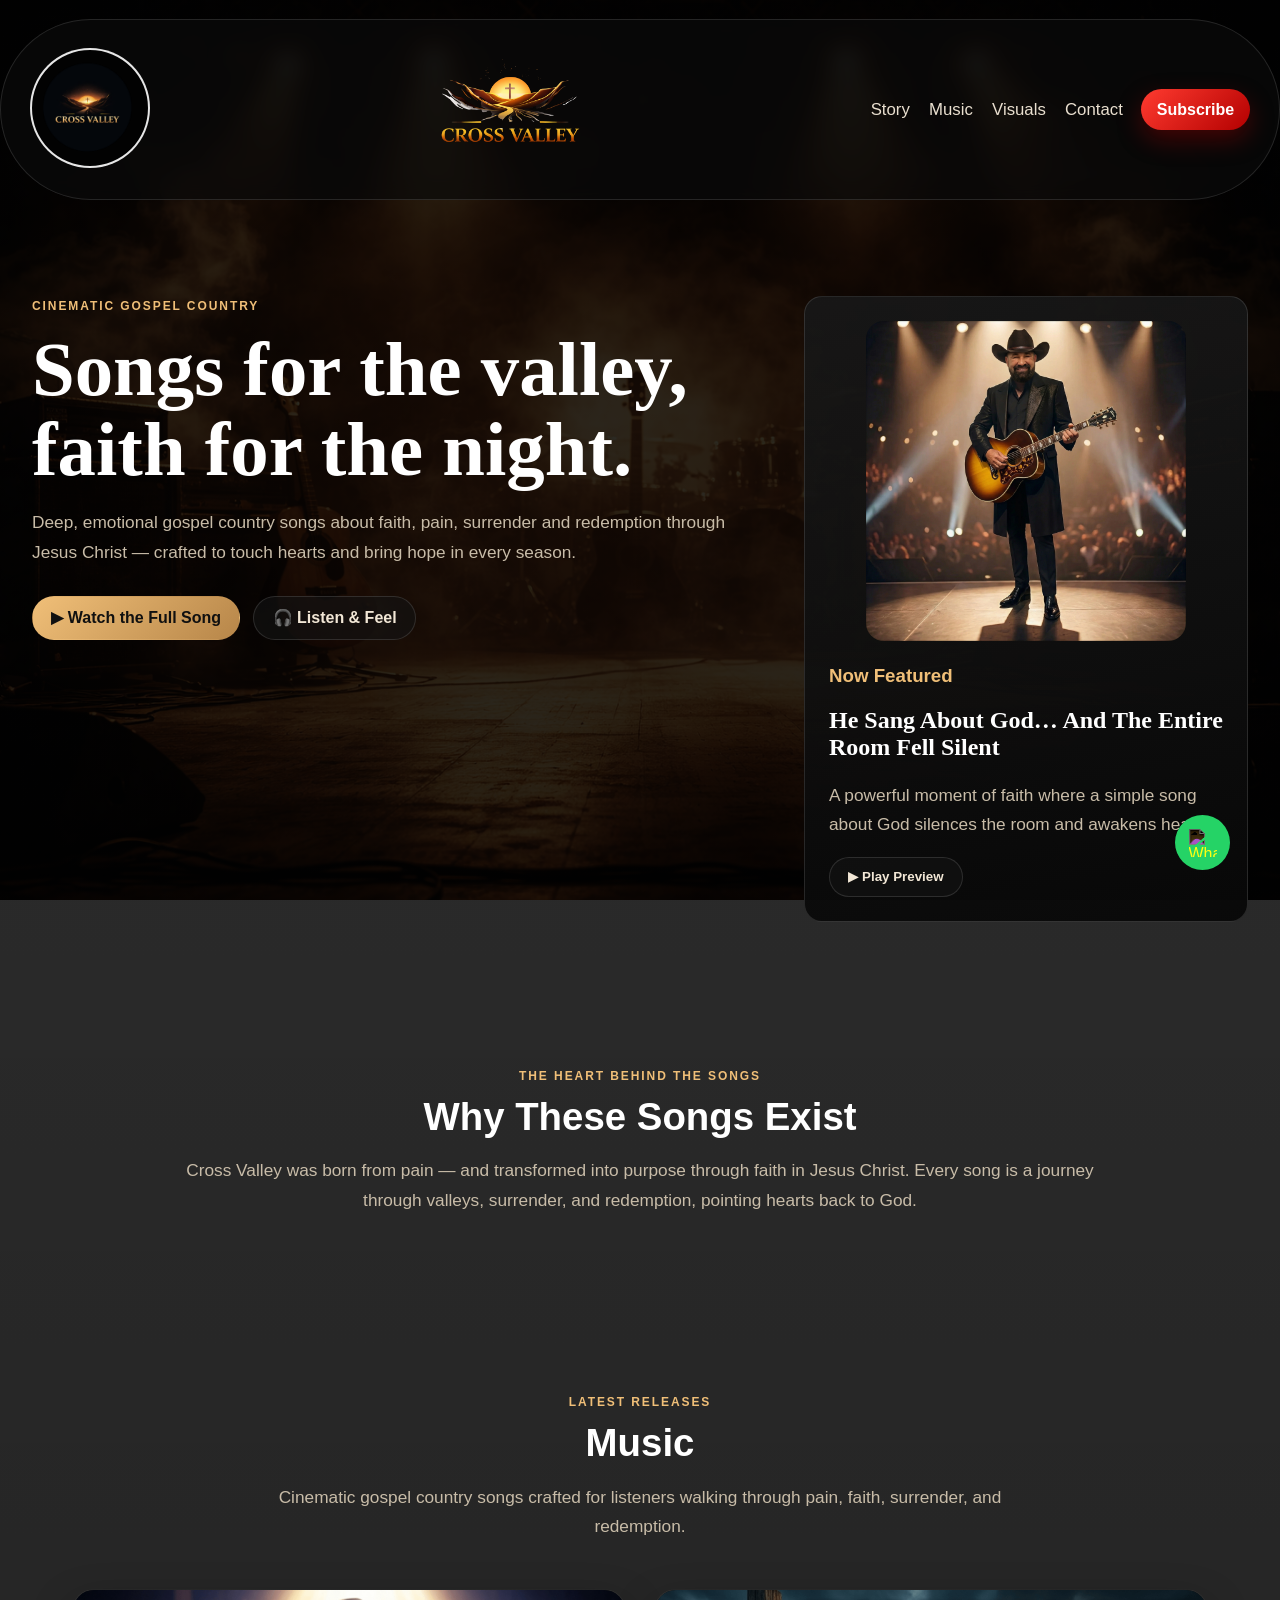
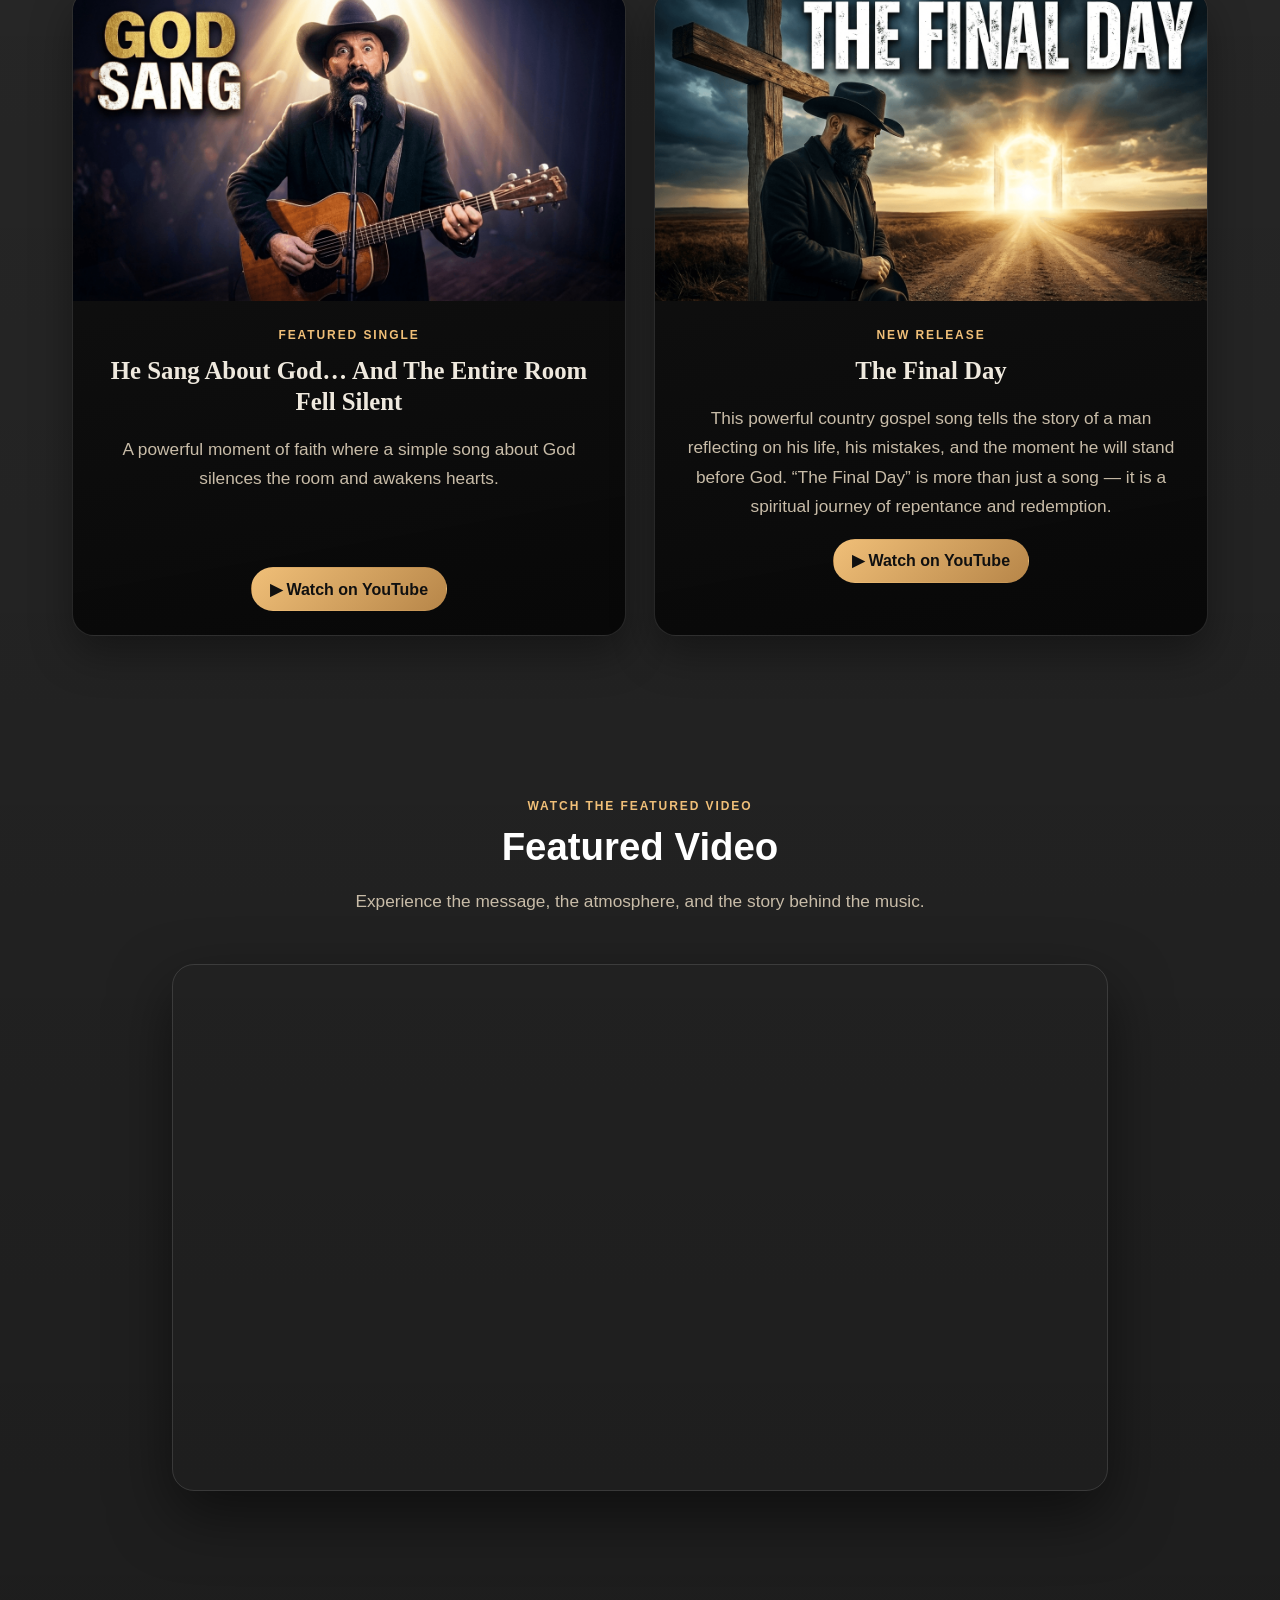
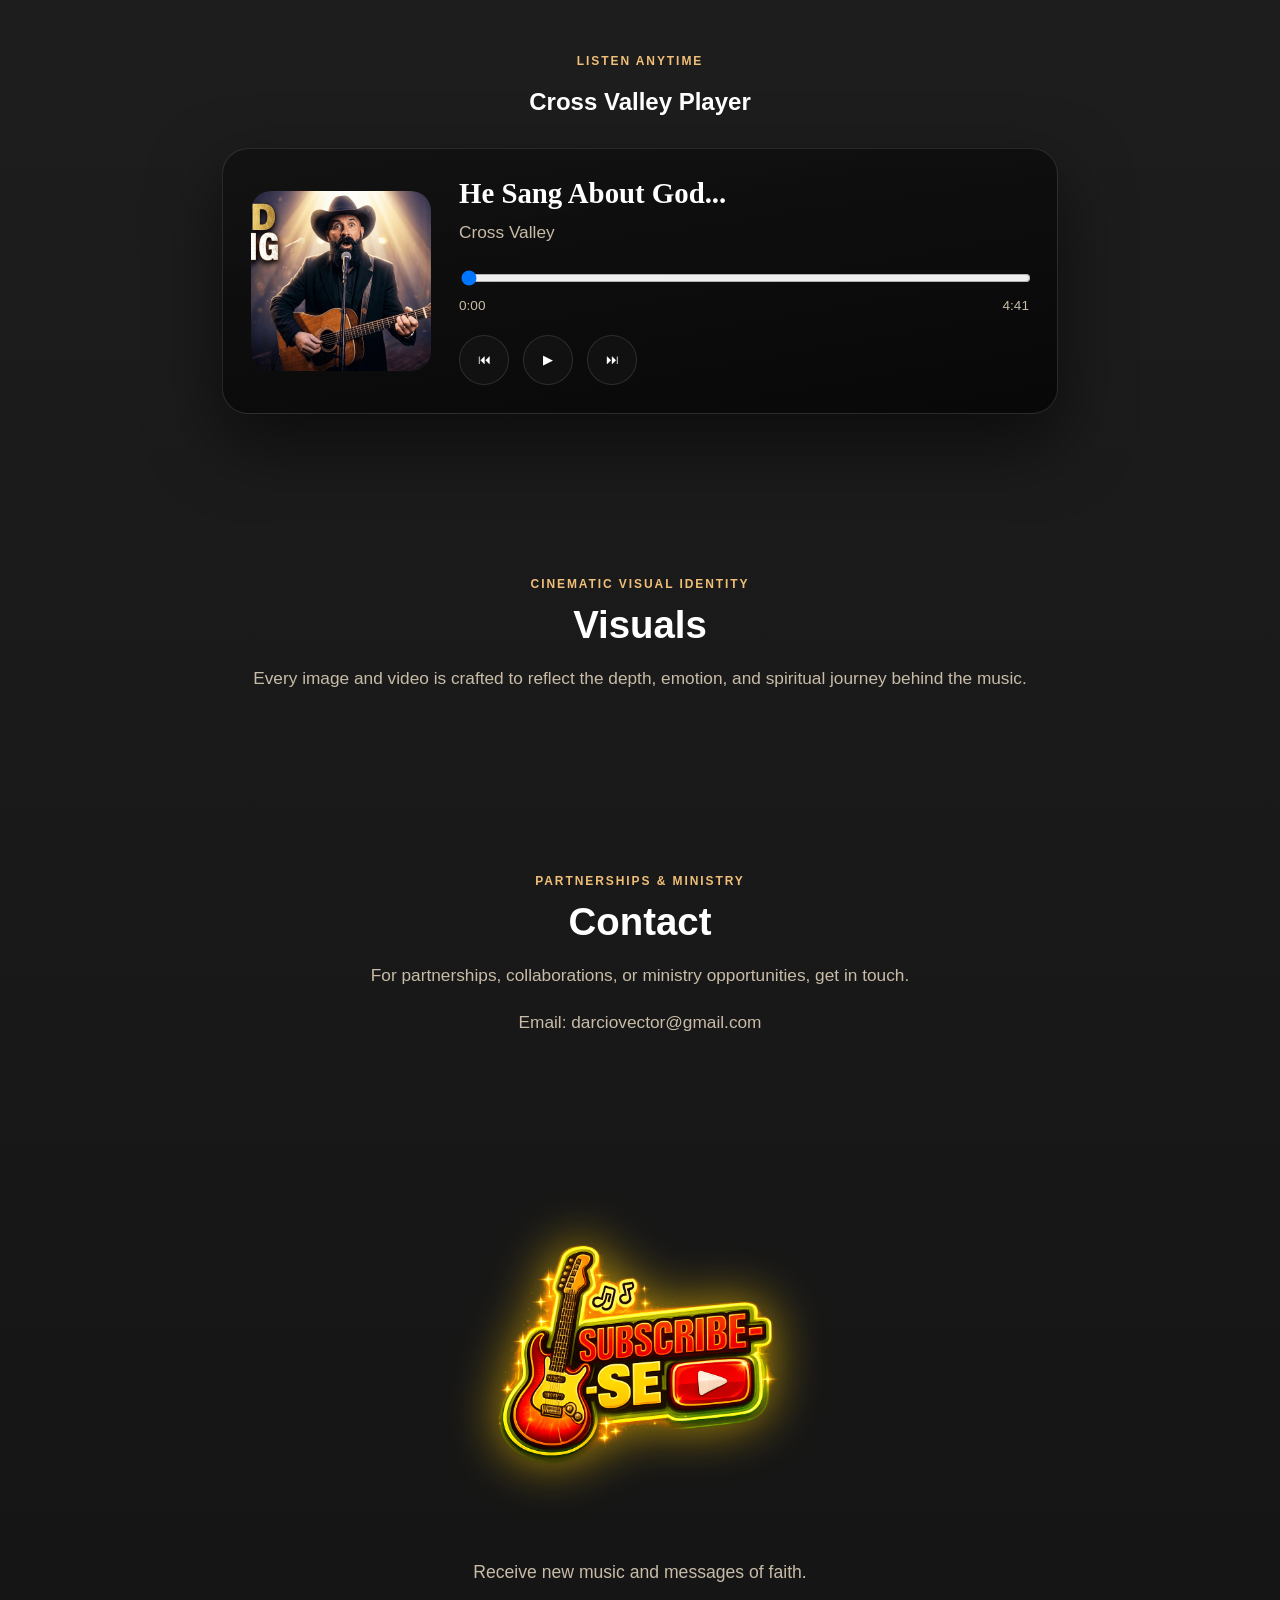
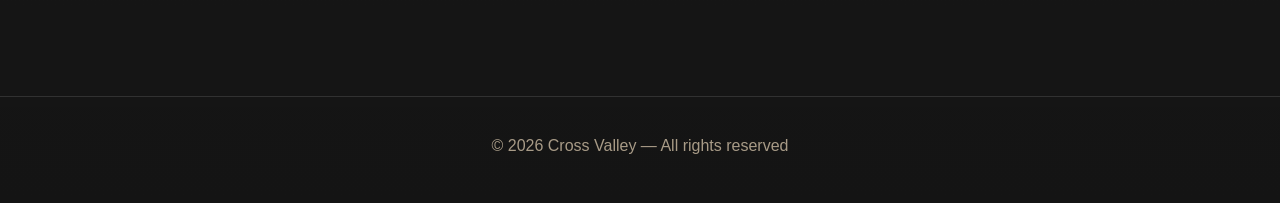
==== commit 1d1013fb: "Update index.html" ====
--- a/index.html
+++ b/index.html
@@ -308,13 +308,13 @@
 <script>
 const proSongs = [
   {
-    title: "Ele cantou sobre Deus...",
-    src: "ativos/audio/quarto-silencioso.mp3",
+   title: "He Sang About God...",
+    src: "assets/room-silent.mp3",
     cover: "assets/thumb1.jpg"
   },
   {
-    title: "O Último Dia",
-    src: "ativos/audio/último-dia.mp3",
+  title: "The Final Day",
+src: "assets/final-day.mp3",
     cover: "assets/thumb2.jpg"
   }
 ];
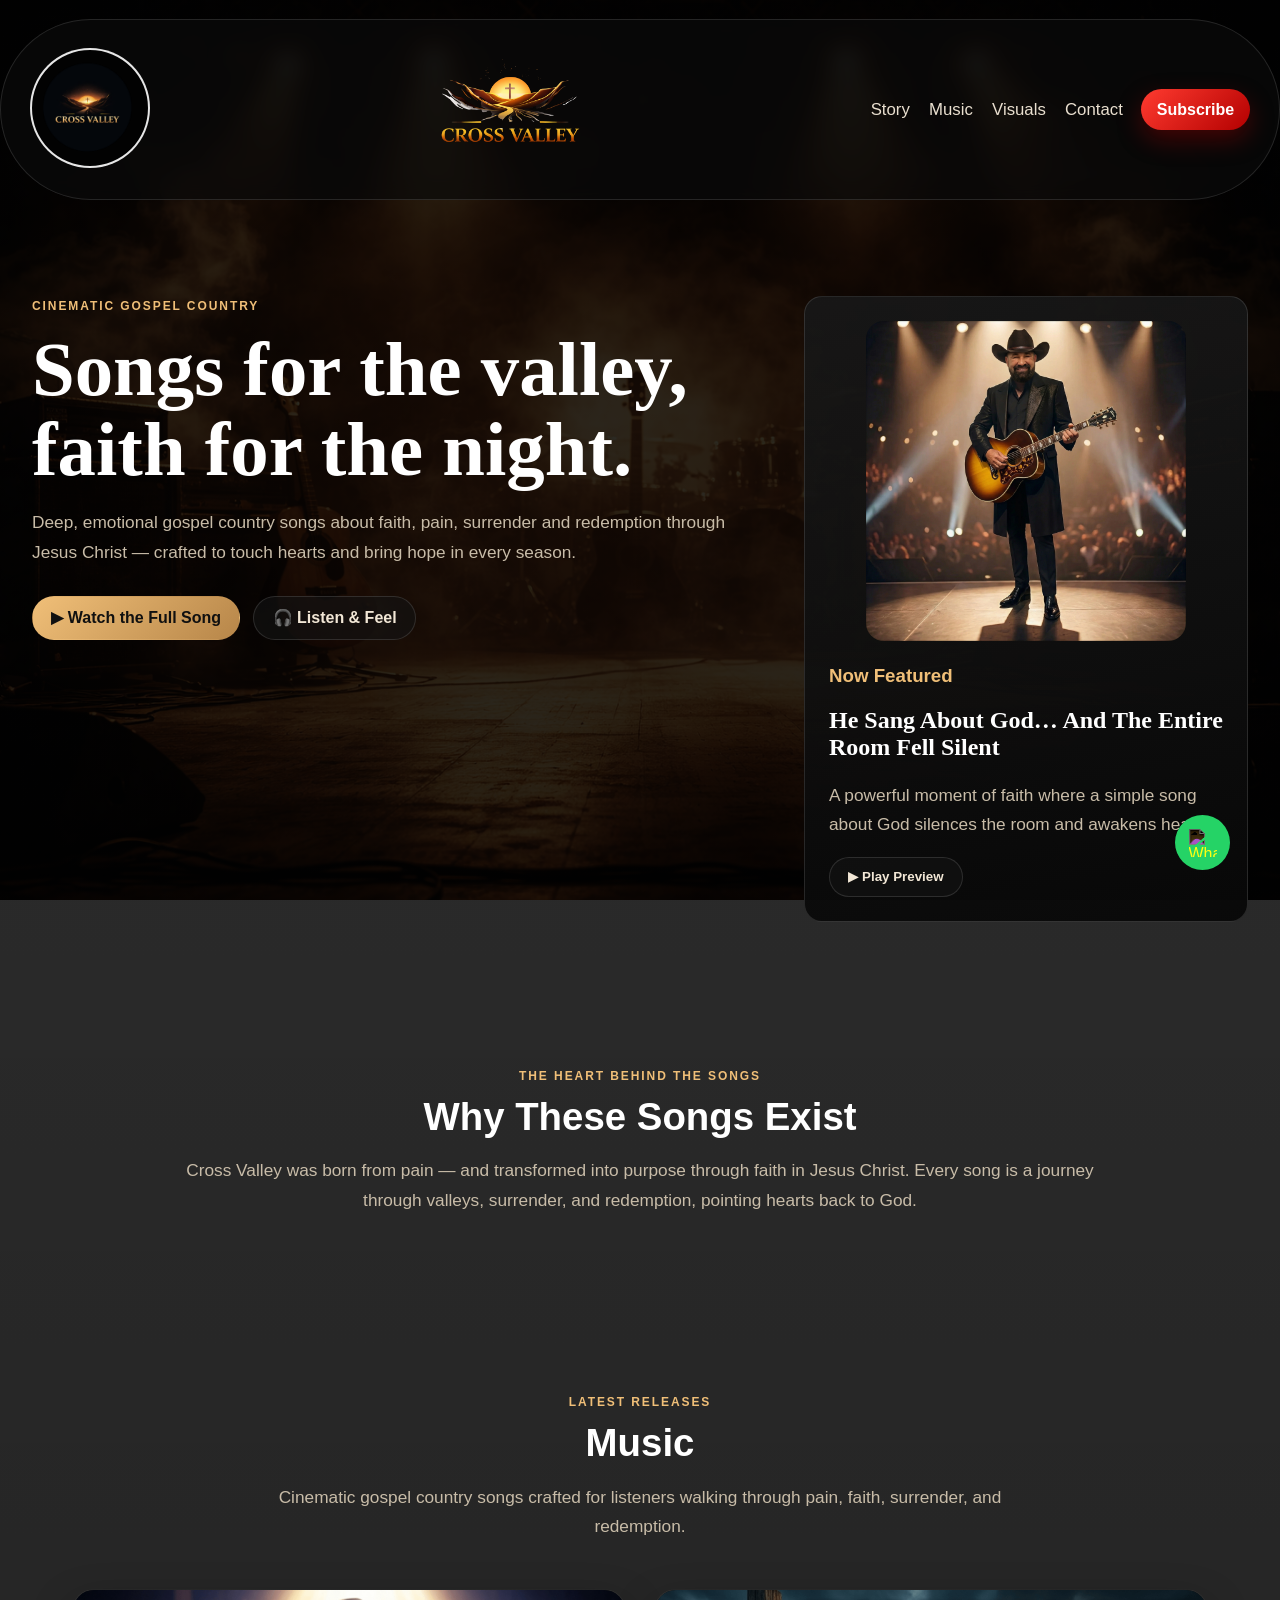
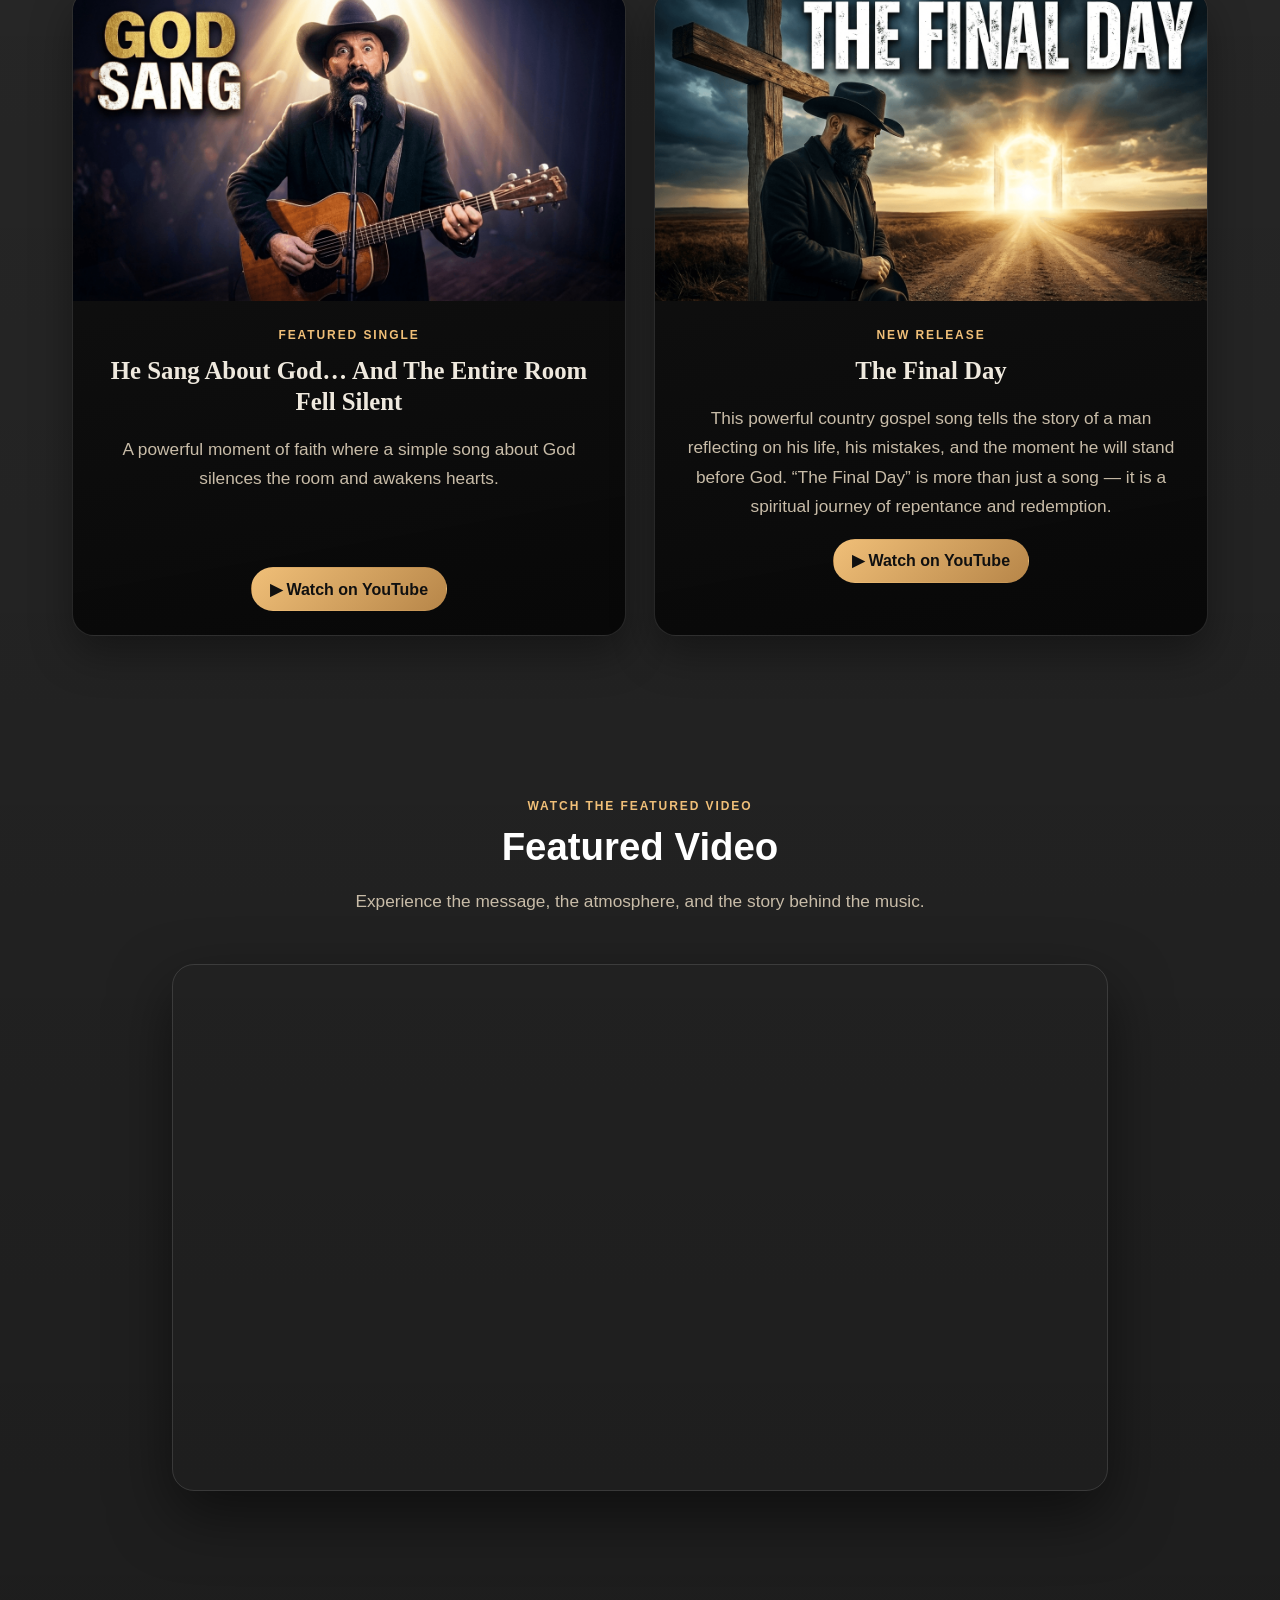
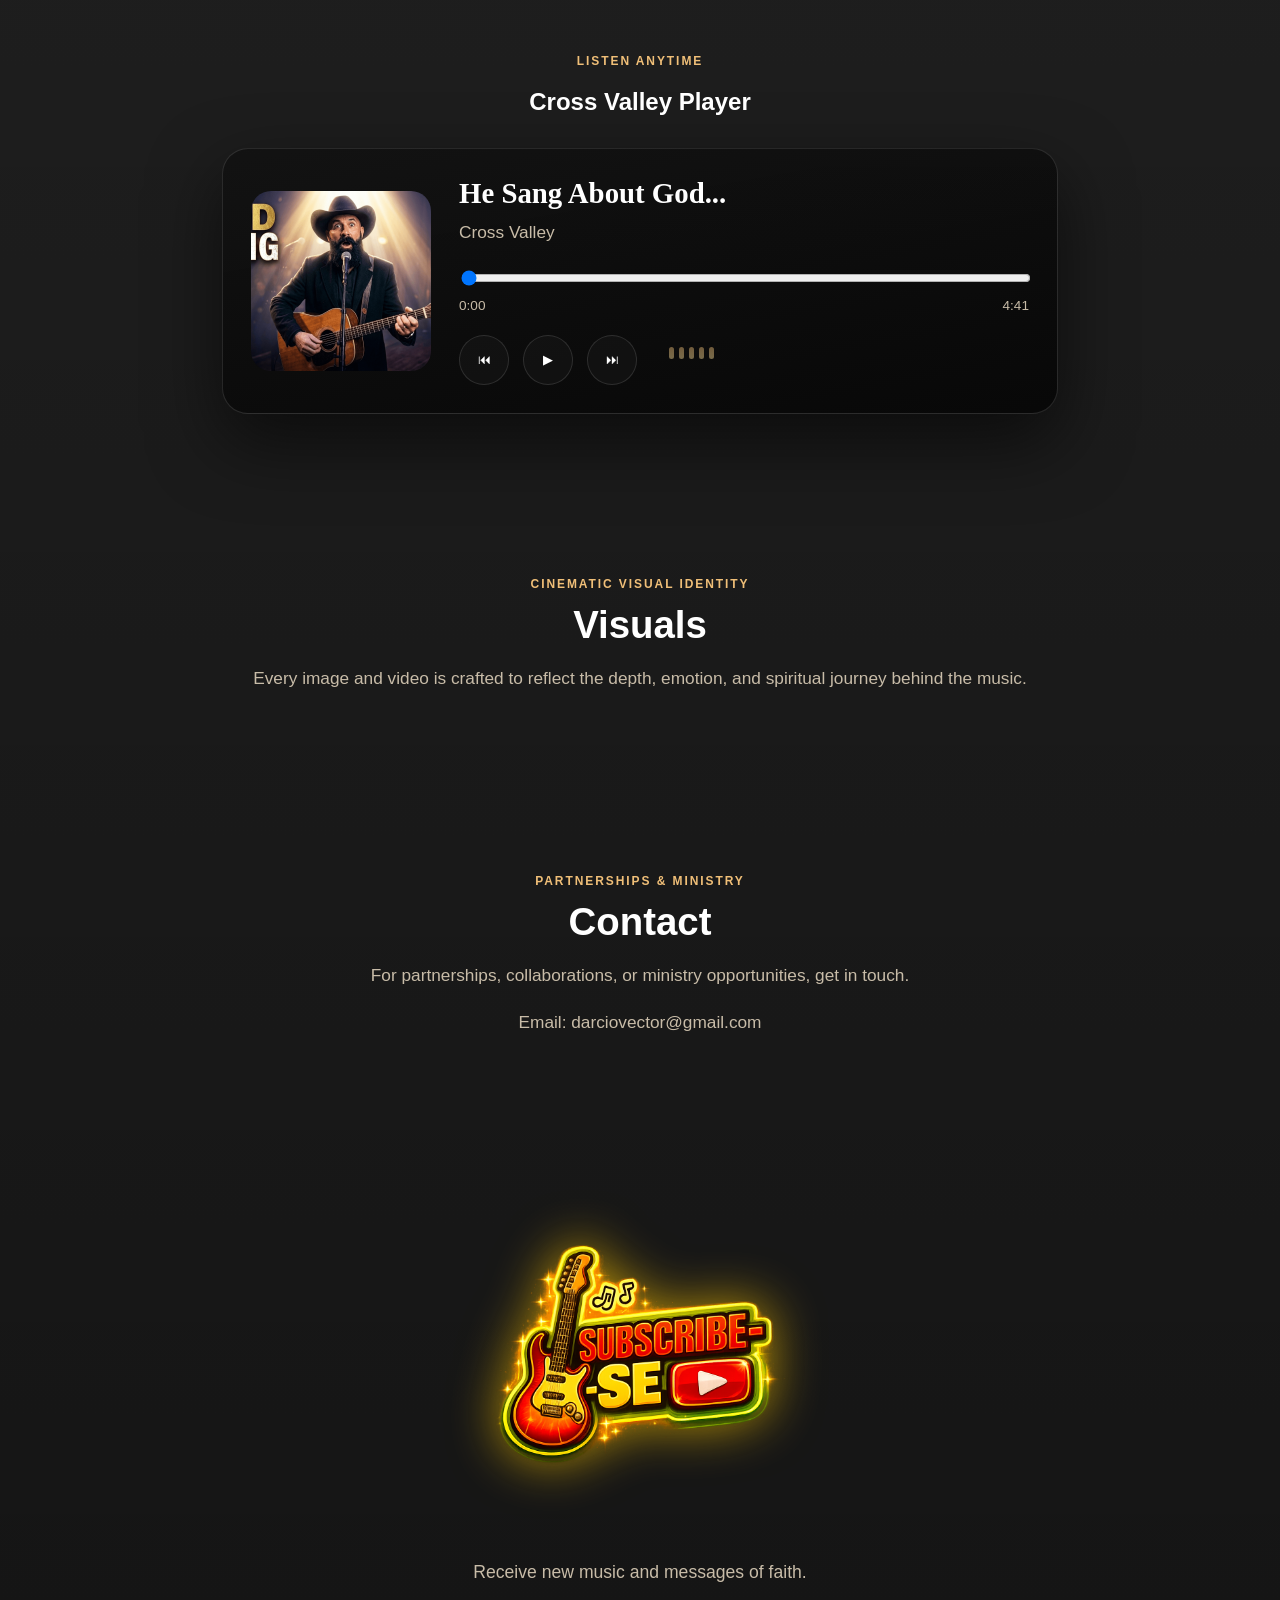
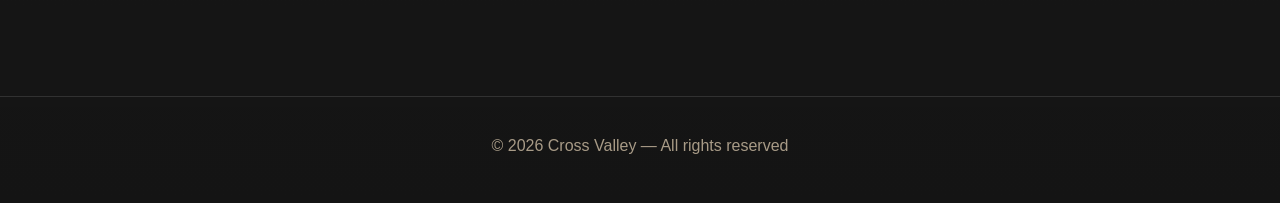
==== commit e366ebb5: "Update index.html" ====
--- a/index.html
+++ b/index.html
@@ -198,10 +198,18 @@
       </div>
 
       <div class="player-pro-controls">
-        <button onclick="proPrev()">⏮</button>
-        <button onclick="proToggle()" id="proPlay">▶</button>
-        <button onclick="proNext()">⏭</button>
-      </div>
+  <button onclick="proPrev()">⏮</button>
+  <button onclick="proToggle()" id="proPlay">▶</button>
+  <button onclick="proNext()">⏭</button>
+
+  <div class="audio-wave" id="audioWave">
+    <span></span>
+    <span></span>
+    <span></span>
+    <span></span>
+    <span></span>
+  </div>
+</div>
     </div>
   </div>
 
@@ -328,6 +336,7 @@
 const proProgress = document.getElementById("proProgress");
 const proCurrent = document.getElementById("proCurrent");
 const proDuration = document.getElementById("proDuration");
+const audioWave = document.getElementById("audioWave");
 
 function proLoadSong() {
   proAudio.src = proSongs[proIndex].src;
@@ -339,9 +348,12 @@
   if (proAudio.paused) {
     proAudio.play();
     proPlay.innerText = "⏸";
+    audioWave.classList.add("active");
+    audioWave.classList.add("active");
   } else {
     proAudio.pause();
     proPlay.innerText = "▶";
+    audioWave.classList.remove("active");
   }
 }
 
--- a/style.css
+++ b/style.css
@@ -660,3 +660,36 @@
     justify-content: center;
   }
 }
+/* AUDIO WAVE EFFECT */
+
+.audio-wave {
+  display: flex;
+  align-items: center;
+  gap: 5px;
+  margin-left: 18px;
+  height: 36px;
+}
+
+.audio-wave span {
+  width: 5px;
+  height: 12px;
+  border-radius: 999px;
+  background: linear-gradient(180deg, var(--gold), #ffe29a);
+  opacity: 0.45;
+}
+
+.audio-wave.active span {
+  animation: waveMove 0.8s infinite ease-in-out;
+  opacity: 1;
+}
+
+.audio-wave span:nth-child(1) { animation-delay: 0s; }
+.audio-wave span:nth-child(2) { animation-delay: 0.1s; }
+.audio-wave span:nth-child(3) { animation-delay: 0.2s; }
+.audio-wave span:nth-child(4) { animation-delay: 0.3s; }
+.audio-wave span:nth-child(5) { animation-delay: 0.4s; }
+
+@keyframes waveMove {
+  0%, 100% { height: 12px; }
+  50% { height: 34px; }
+}
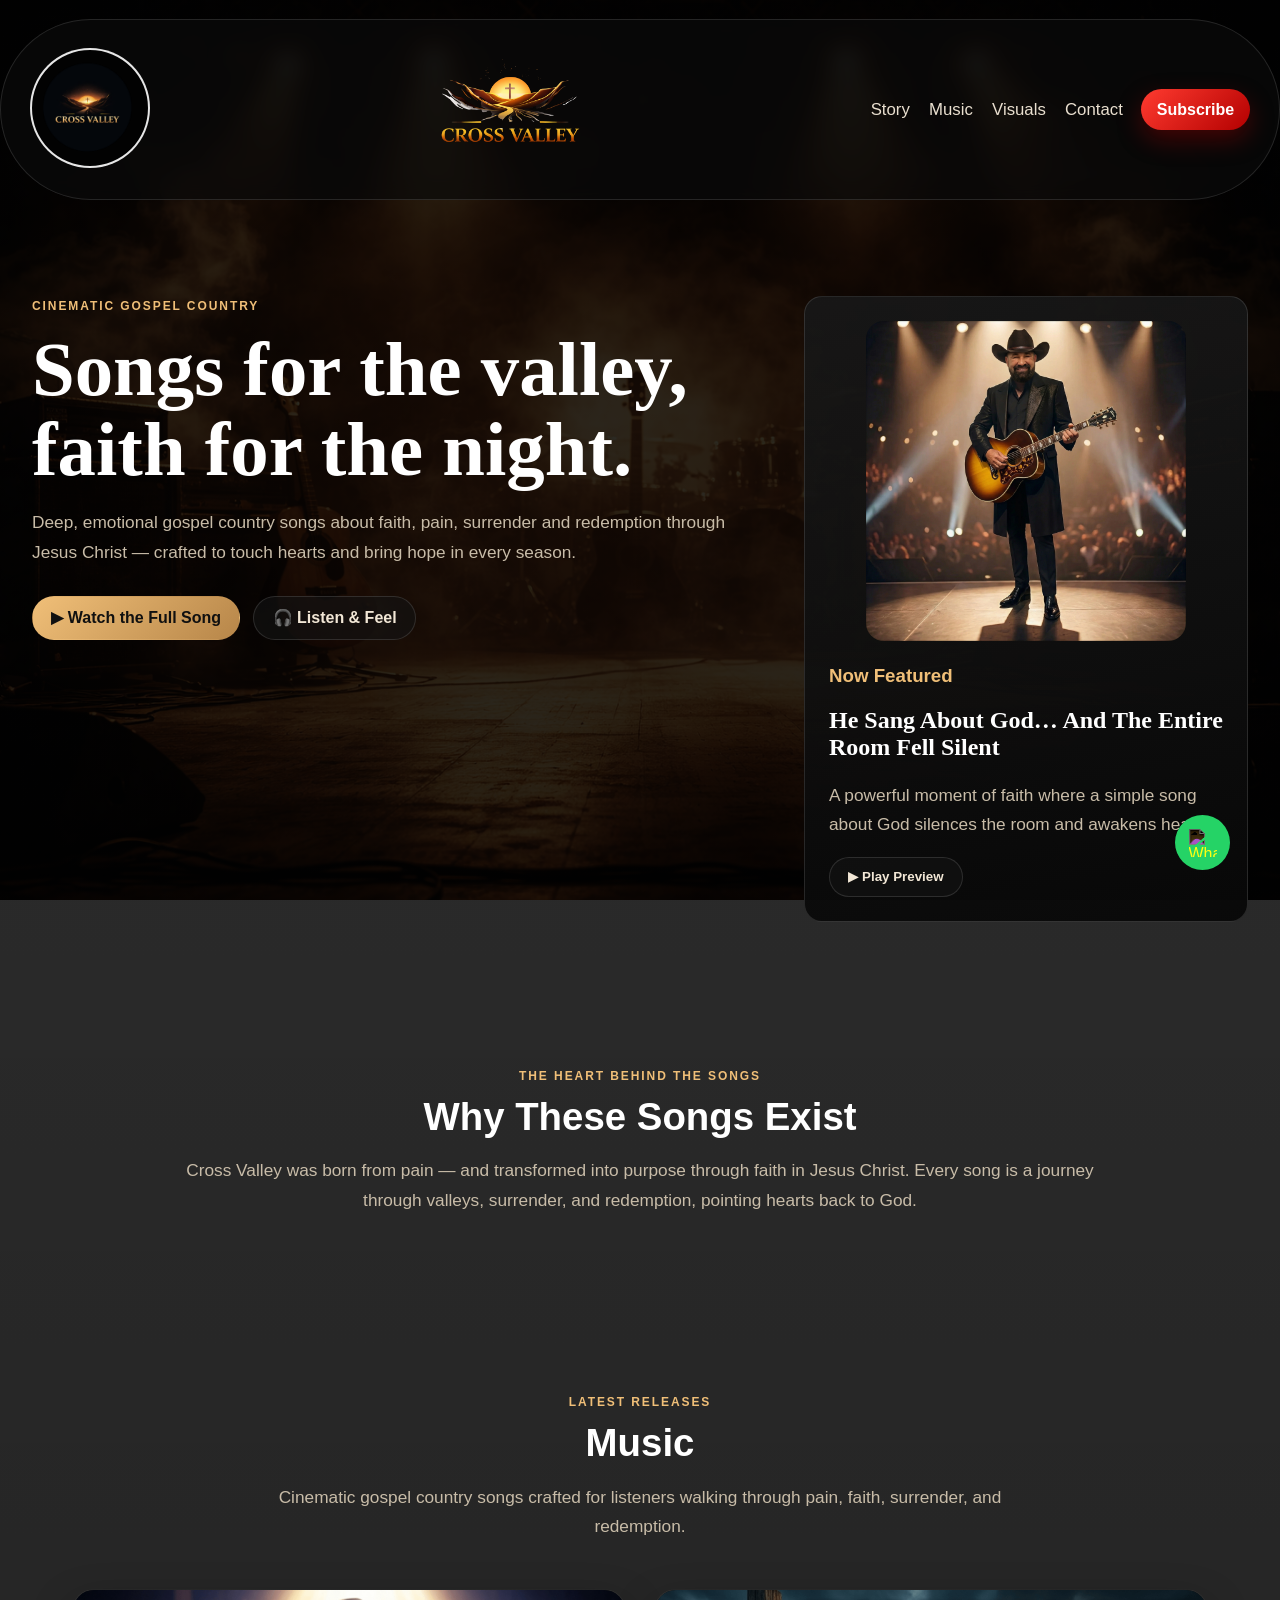
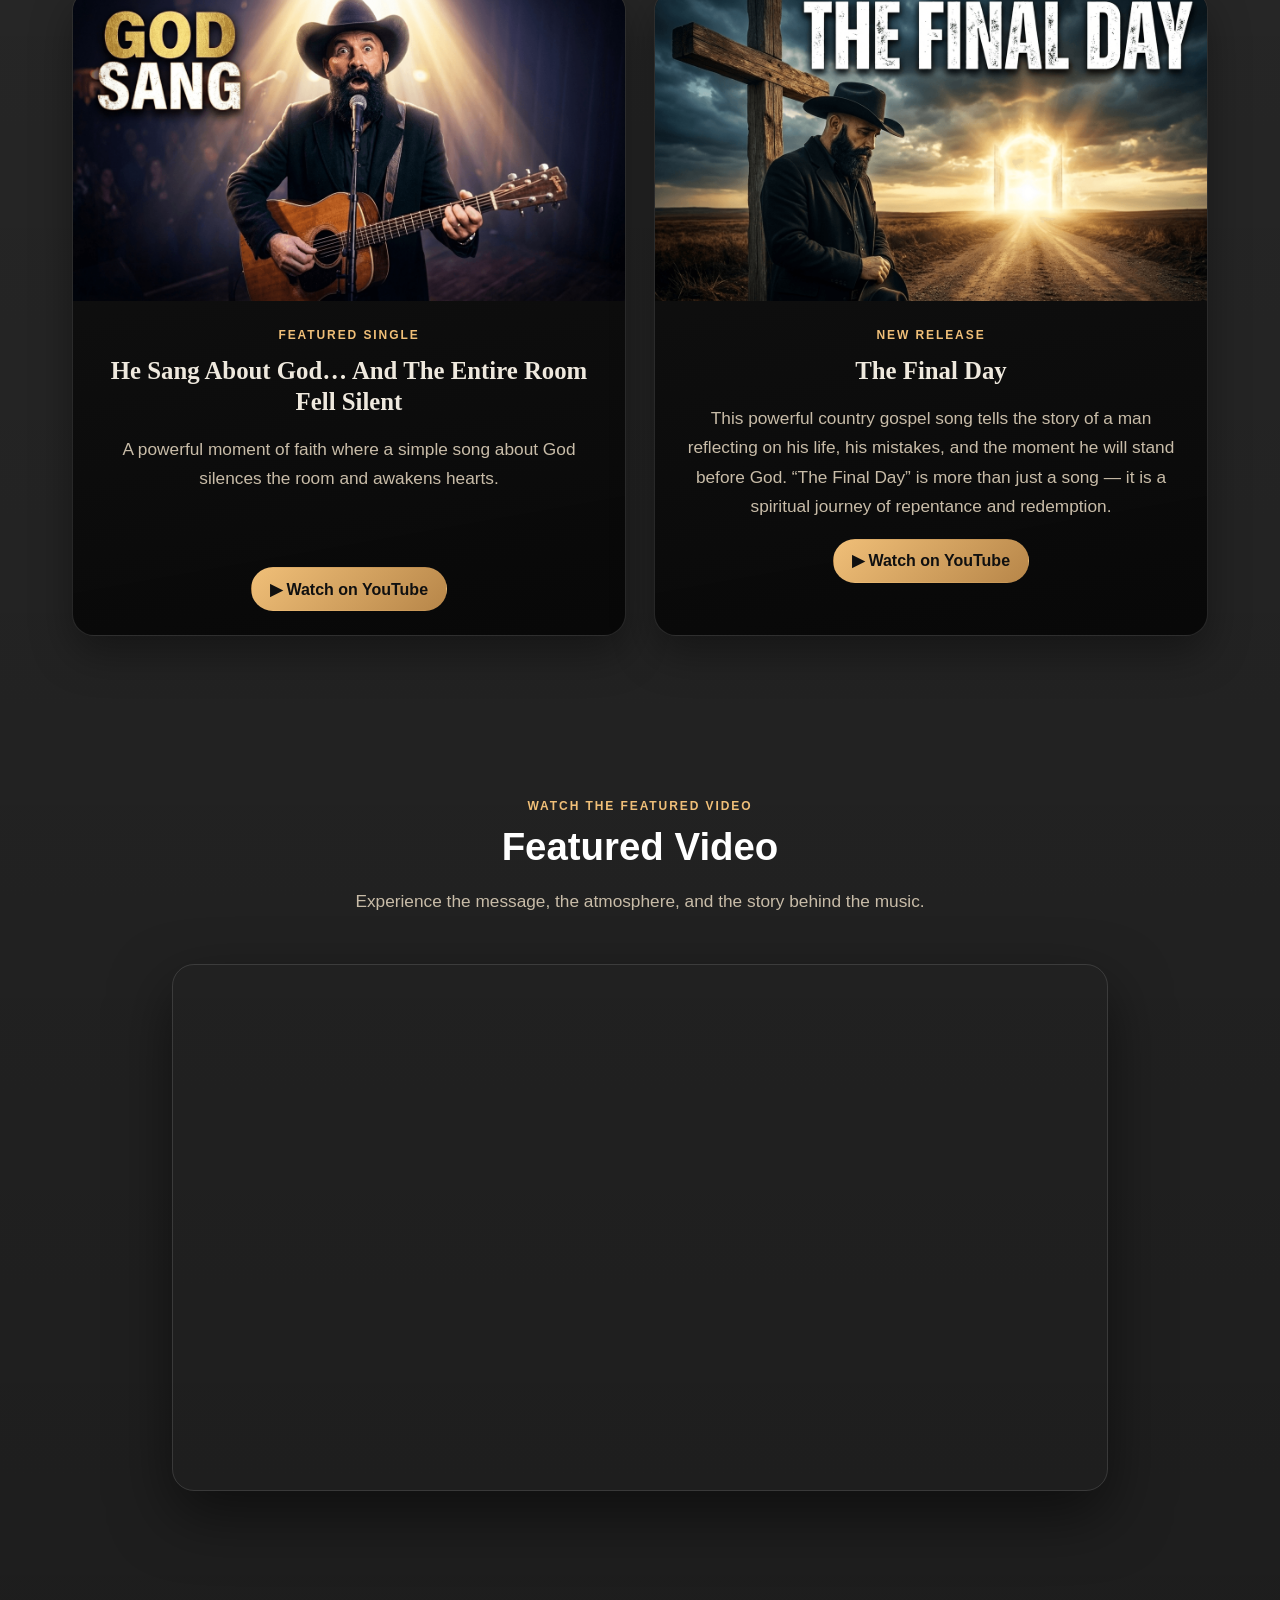
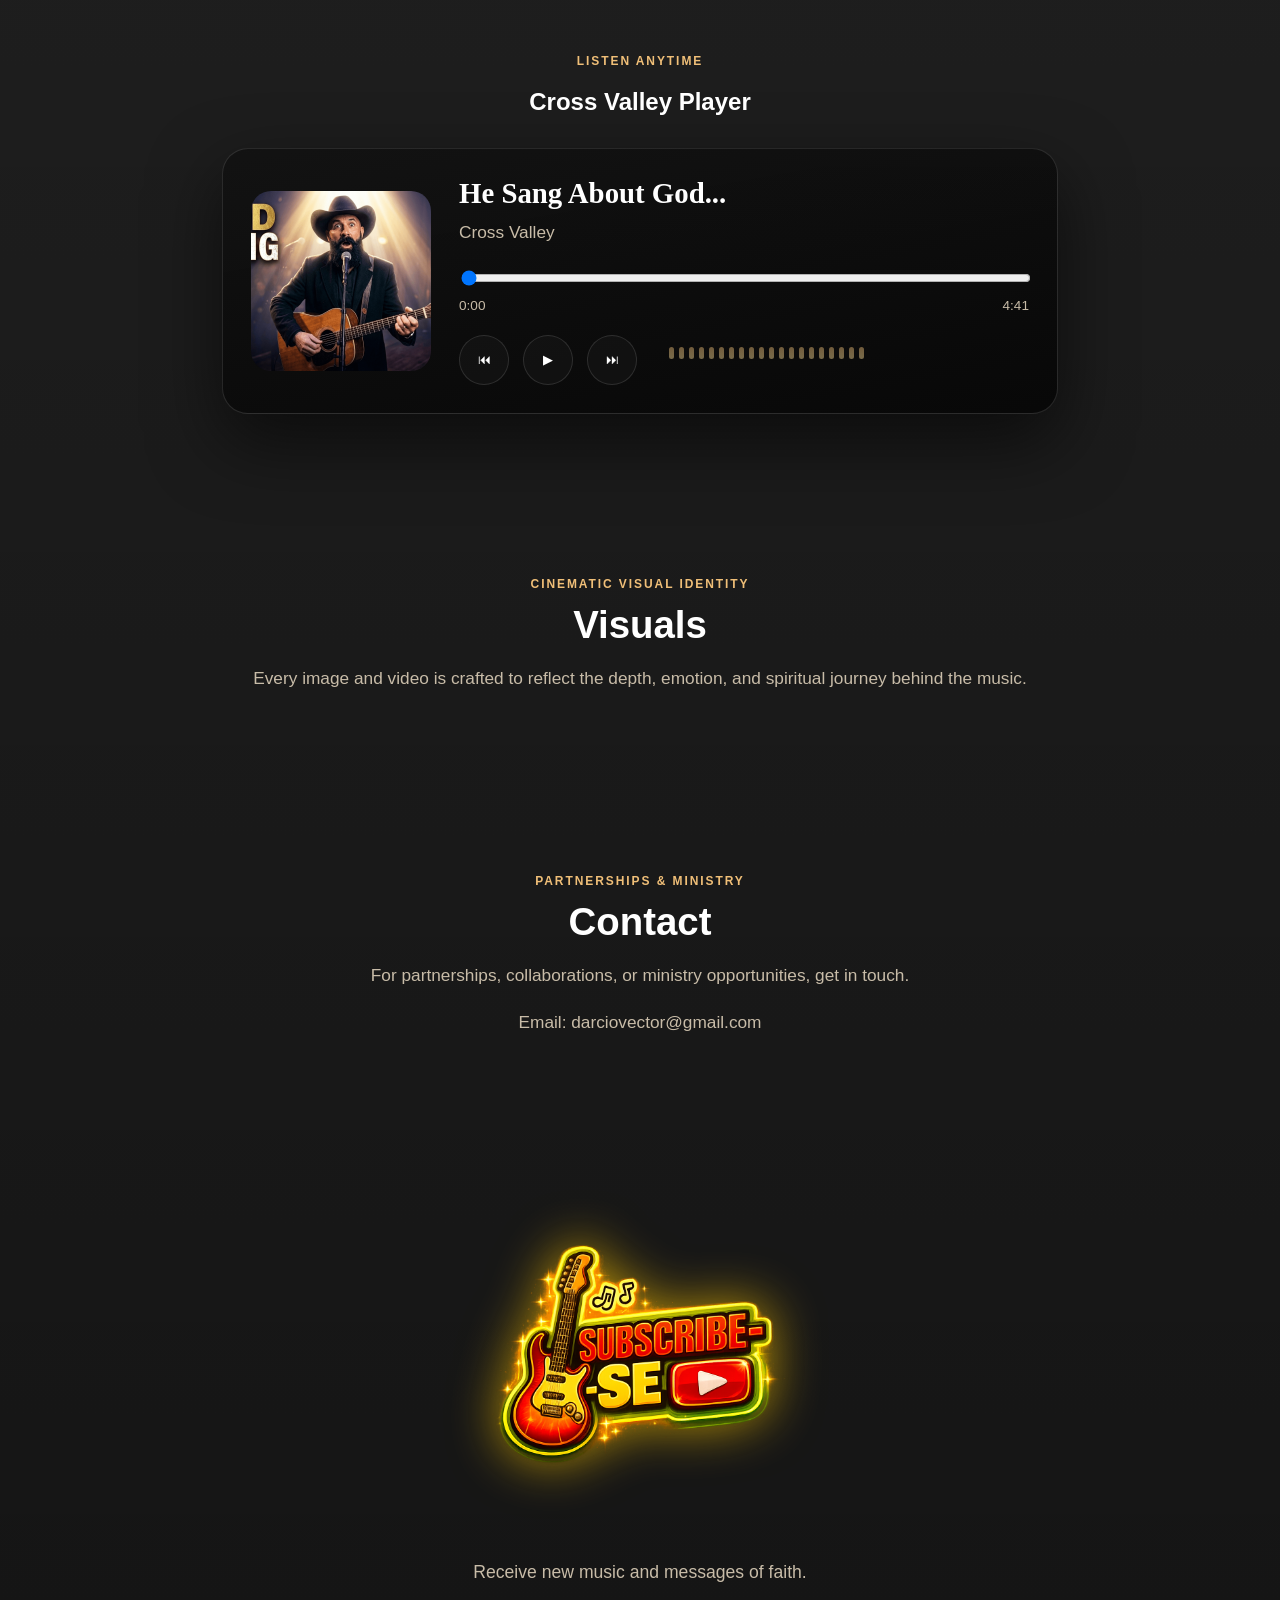
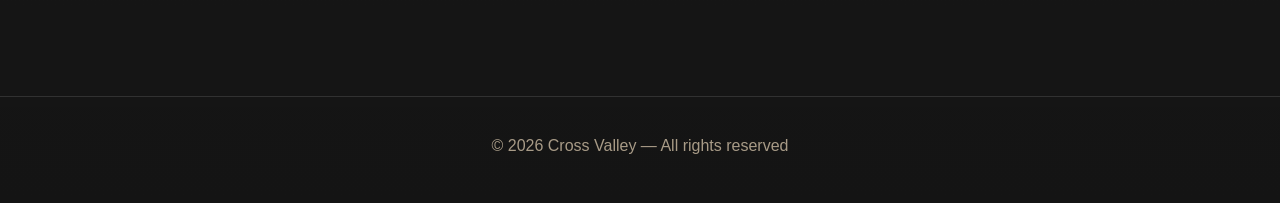
==== commit 01a18461: "Update index.html" ====
--- a/index.html
+++ b/index.html
@@ -203,12 +203,11 @@
   <button onclick="proNext()">⏭</button>
 
   <div class="audio-wave" id="audioWave">
-    <span></span>
-    <span></span>
-    <span></span>
-    <span></span>
-    <span></span>
-  </div>
+  <span></span><span></span><span></span><span></span><span></span>
+  <span></span><span></span><span></span><span></span><span></span>
+  <span></span><span></span><span></span><span></span><span></span>
+  <span></span><span></span><span></span><span></span><span></span>
+</div>
 </div>
     </div>
   </div>
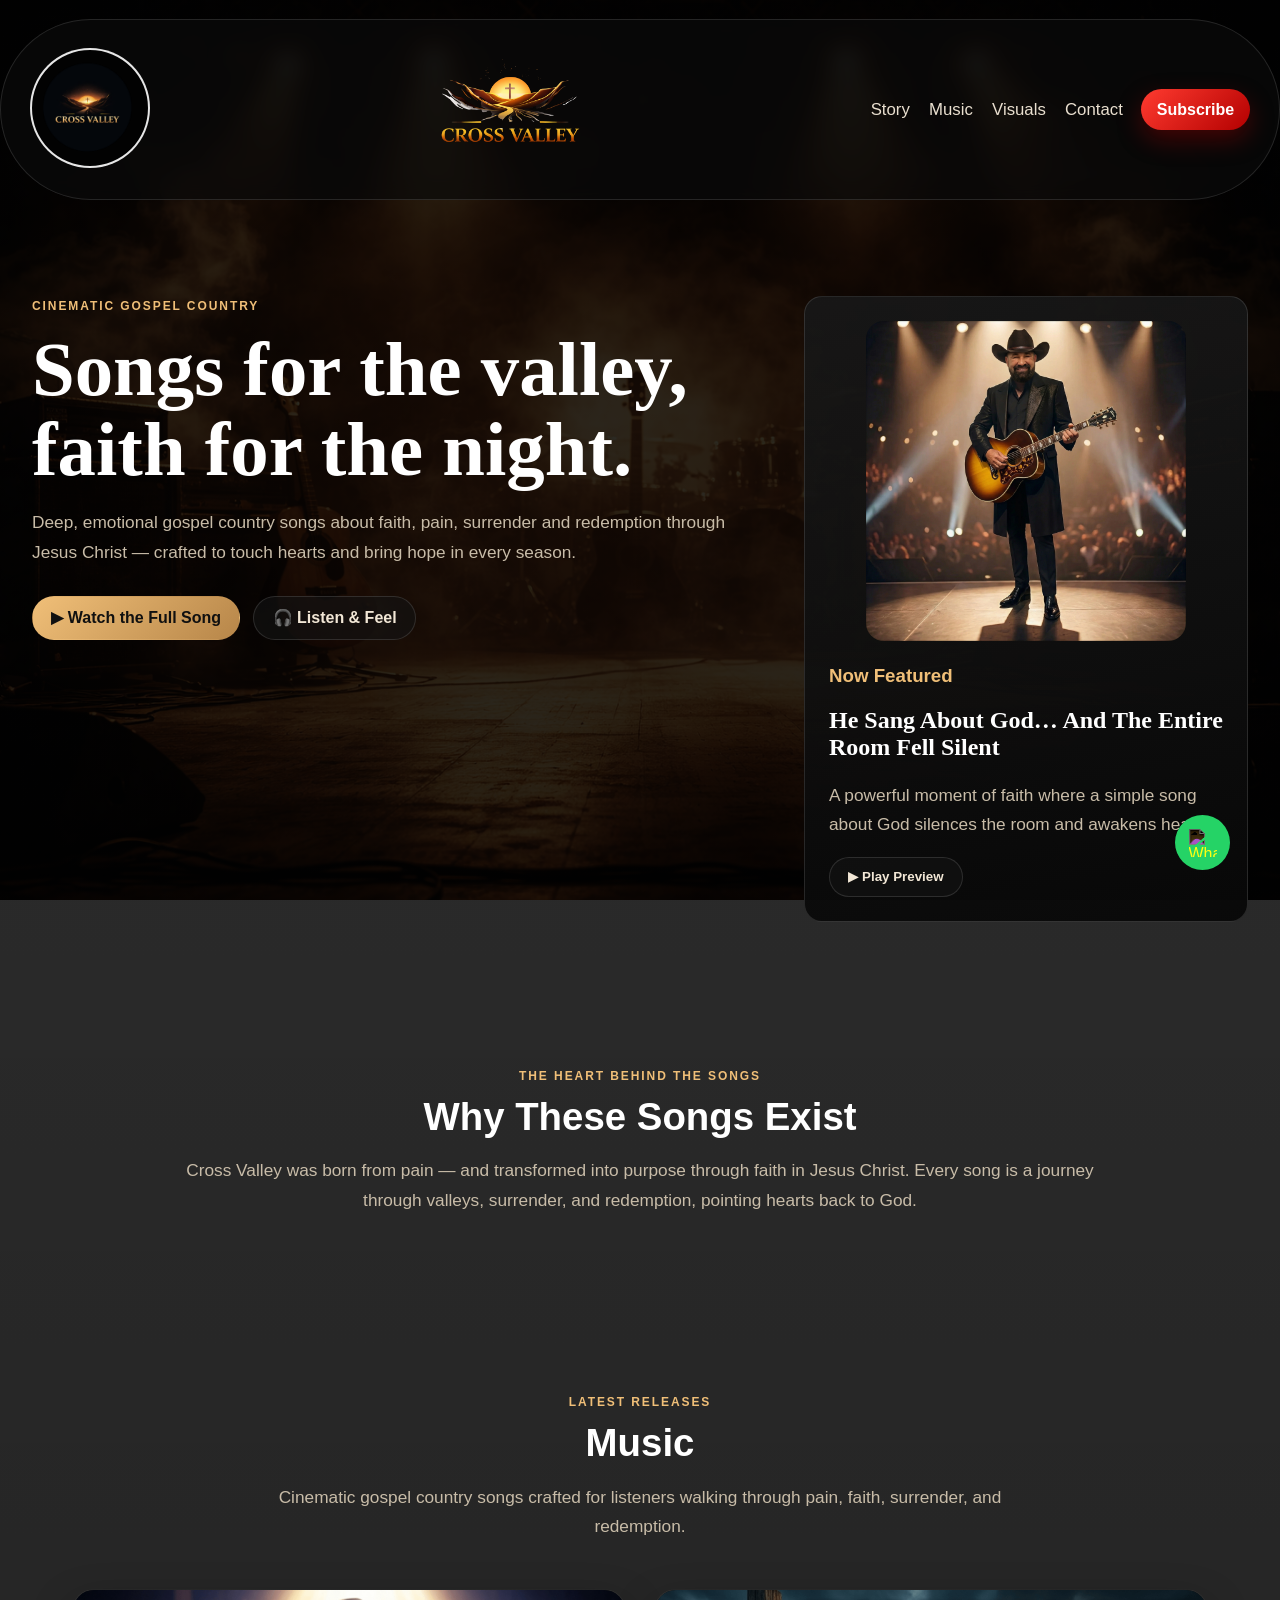
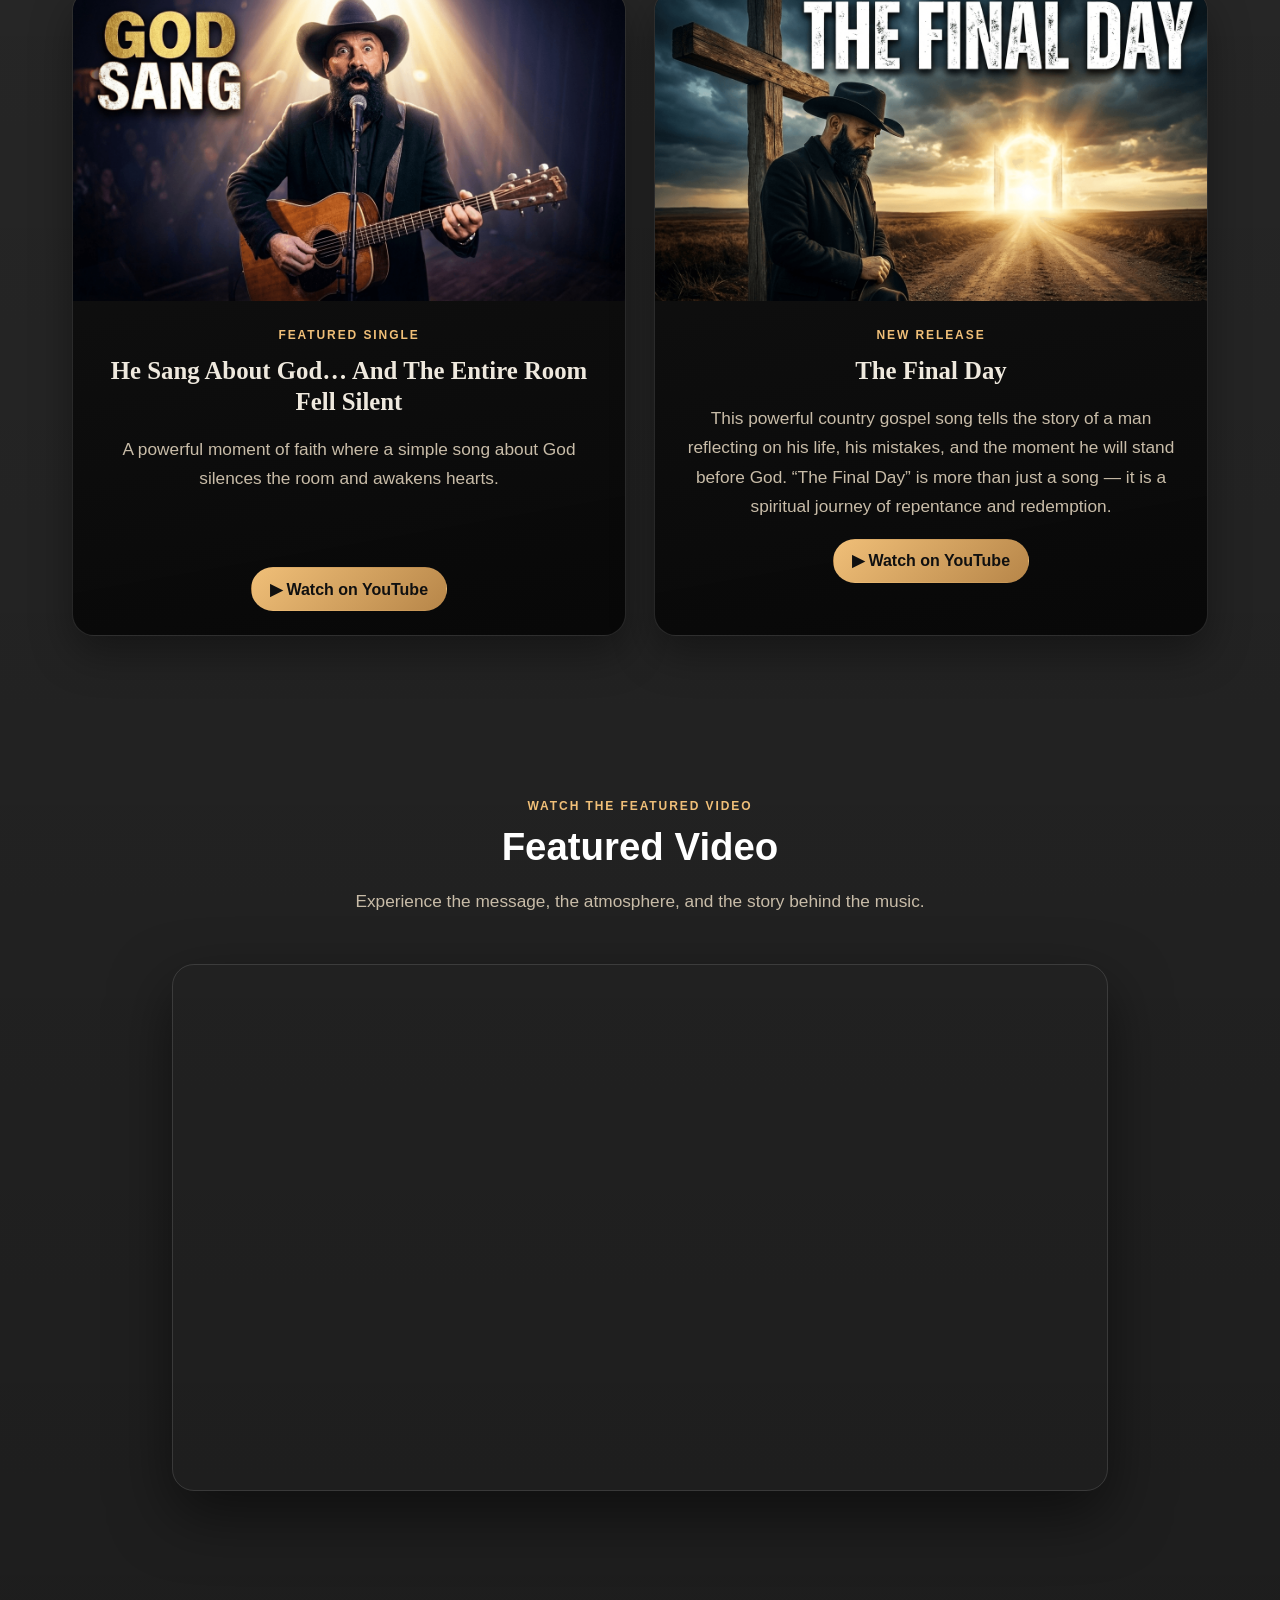
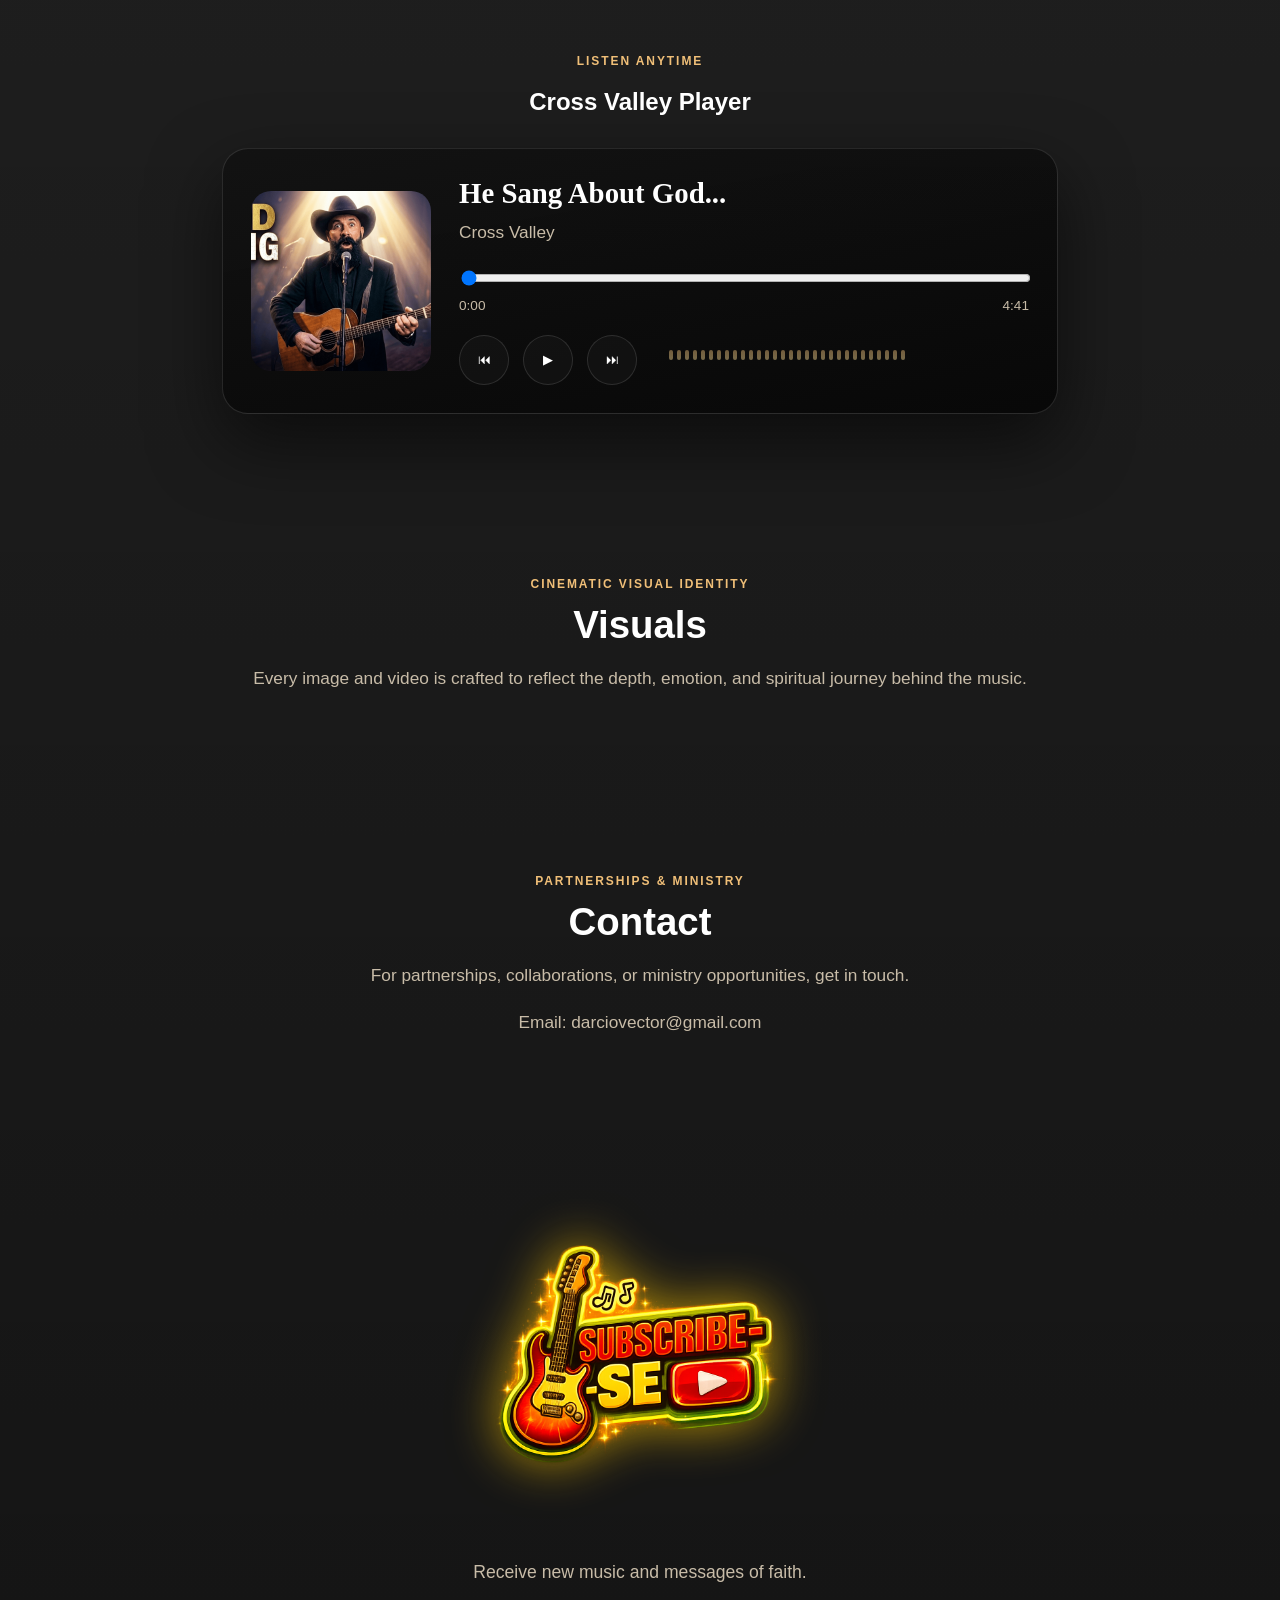
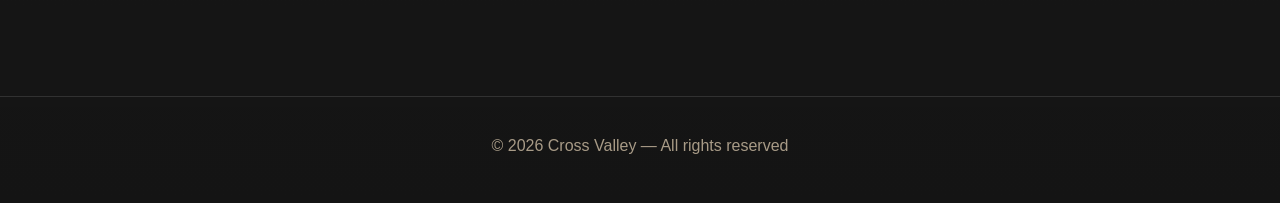
==== commit 052f40a8: "Update index.html" ====
--- a/index.html
+++ b/index.html
@@ -202,7 +202,9 @@
   <button onclick="proToggle()" id="proPlay">▶</button>
   <button onclick="proNext()">⏭</button>
 
-  <div class="audio-wave" id="audioWave">
+ <div class="audio-wave" id="audioWave">
+  <span></span><span></span><span></span><span></span><span></span>
+  <span></span><span></span><span></span><span></span><span></span>
   <span></span><span></span><span></span><span></span><span></span>
   <span></span><span></span><span></span><span></span><span></span>
   <span></span><span></span><span></span><span></span><span></span>
--- a/style.css
+++ b/style.css
@@ -665,14 +665,14 @@
 .audio-wave {
   display: flex;
   align-items: center;
-  gap: 5px;
+gap: 4px;
   margin-left: 18px;
-  height: 36px;
+ height: 40px;
 }
 
 .audio-wave span {
-  width: 5px;
-  height: 12px;
+ width: 4px;
+ height: 10px;
   border-radius: 999px;
   background: linear-gradient(180deg, var(--gold), #ffe29a);
   opacity: 0.45;
@@ -690,6 +690,10 @@
 .audio-wave span:nth-child(5) { animation-delay: 0.4s; }
 
 @keyframes waveMove {
-  0%, 100% { height: 12px; }
-  50% { height: 34px; }
-}
+  0%, 100% {
+    height: 10px;
+  }
+  50% {
+    height: 40px;
+  }
+}
